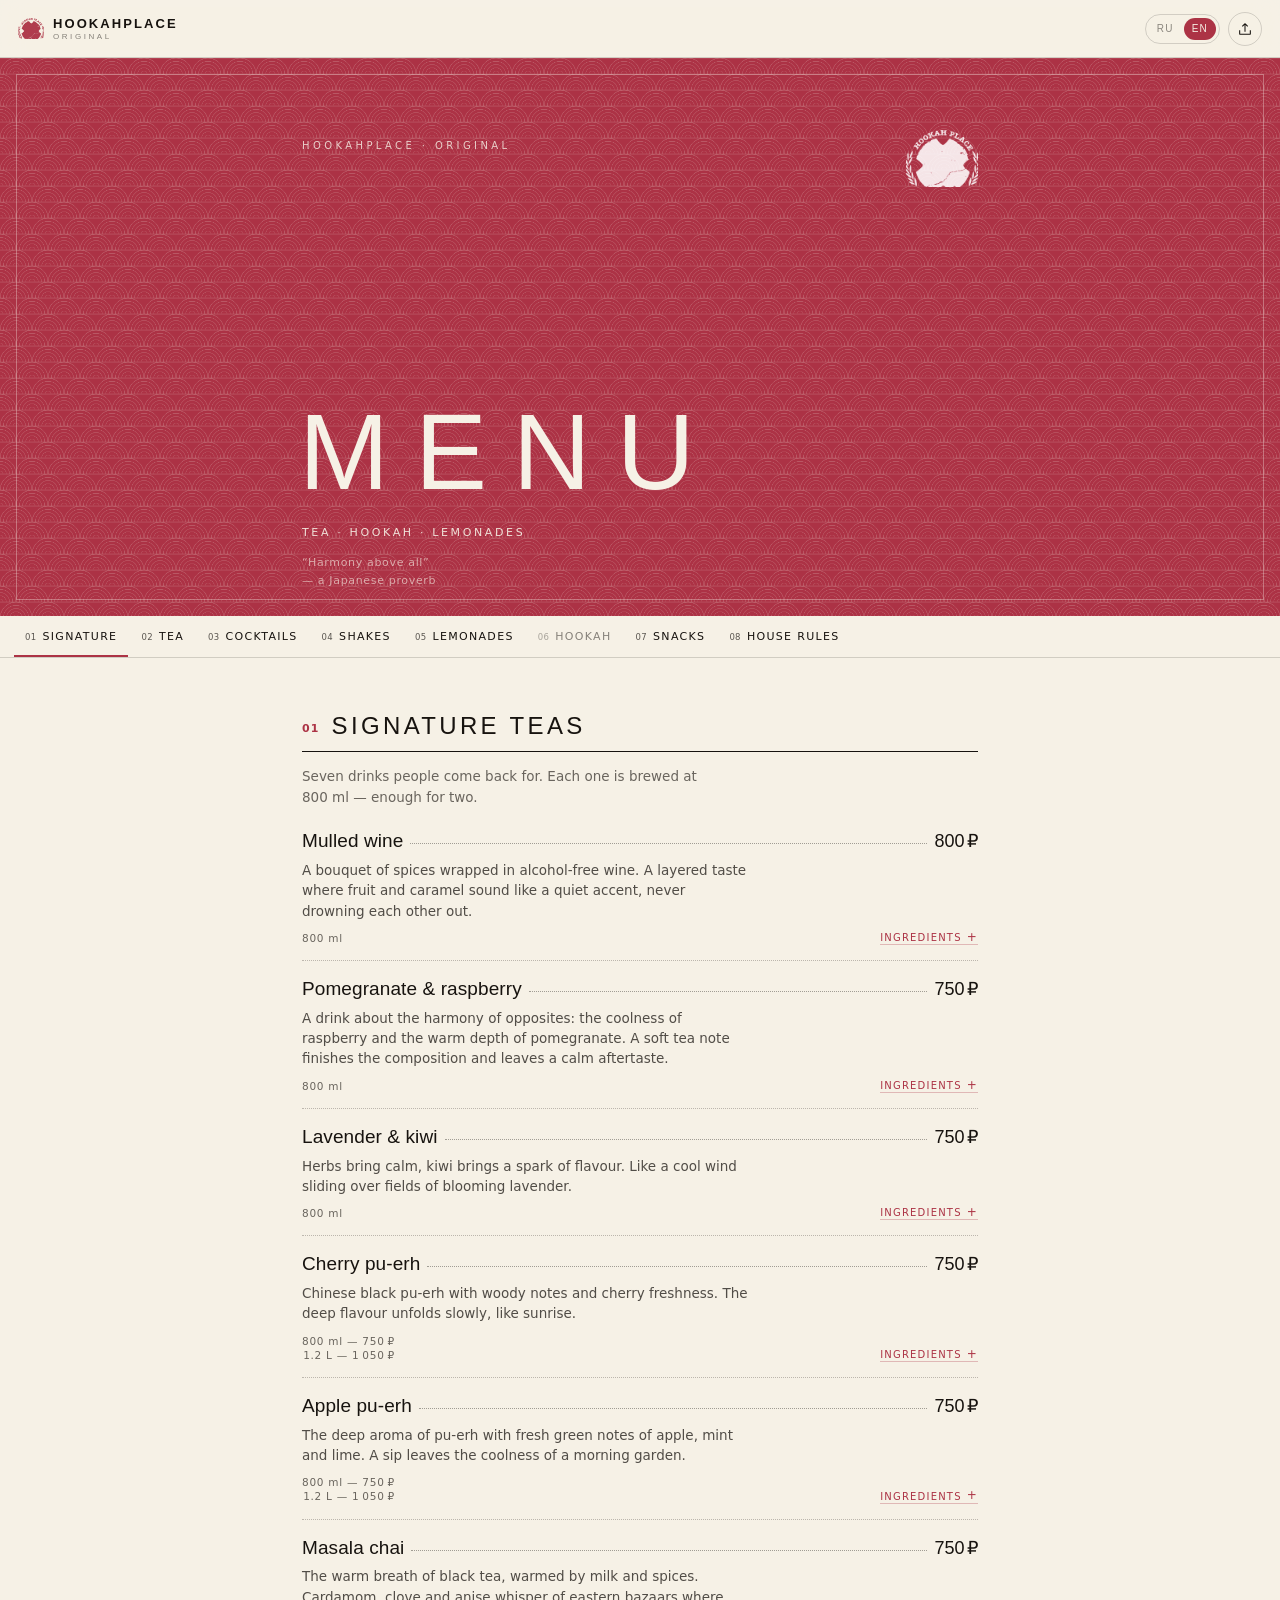
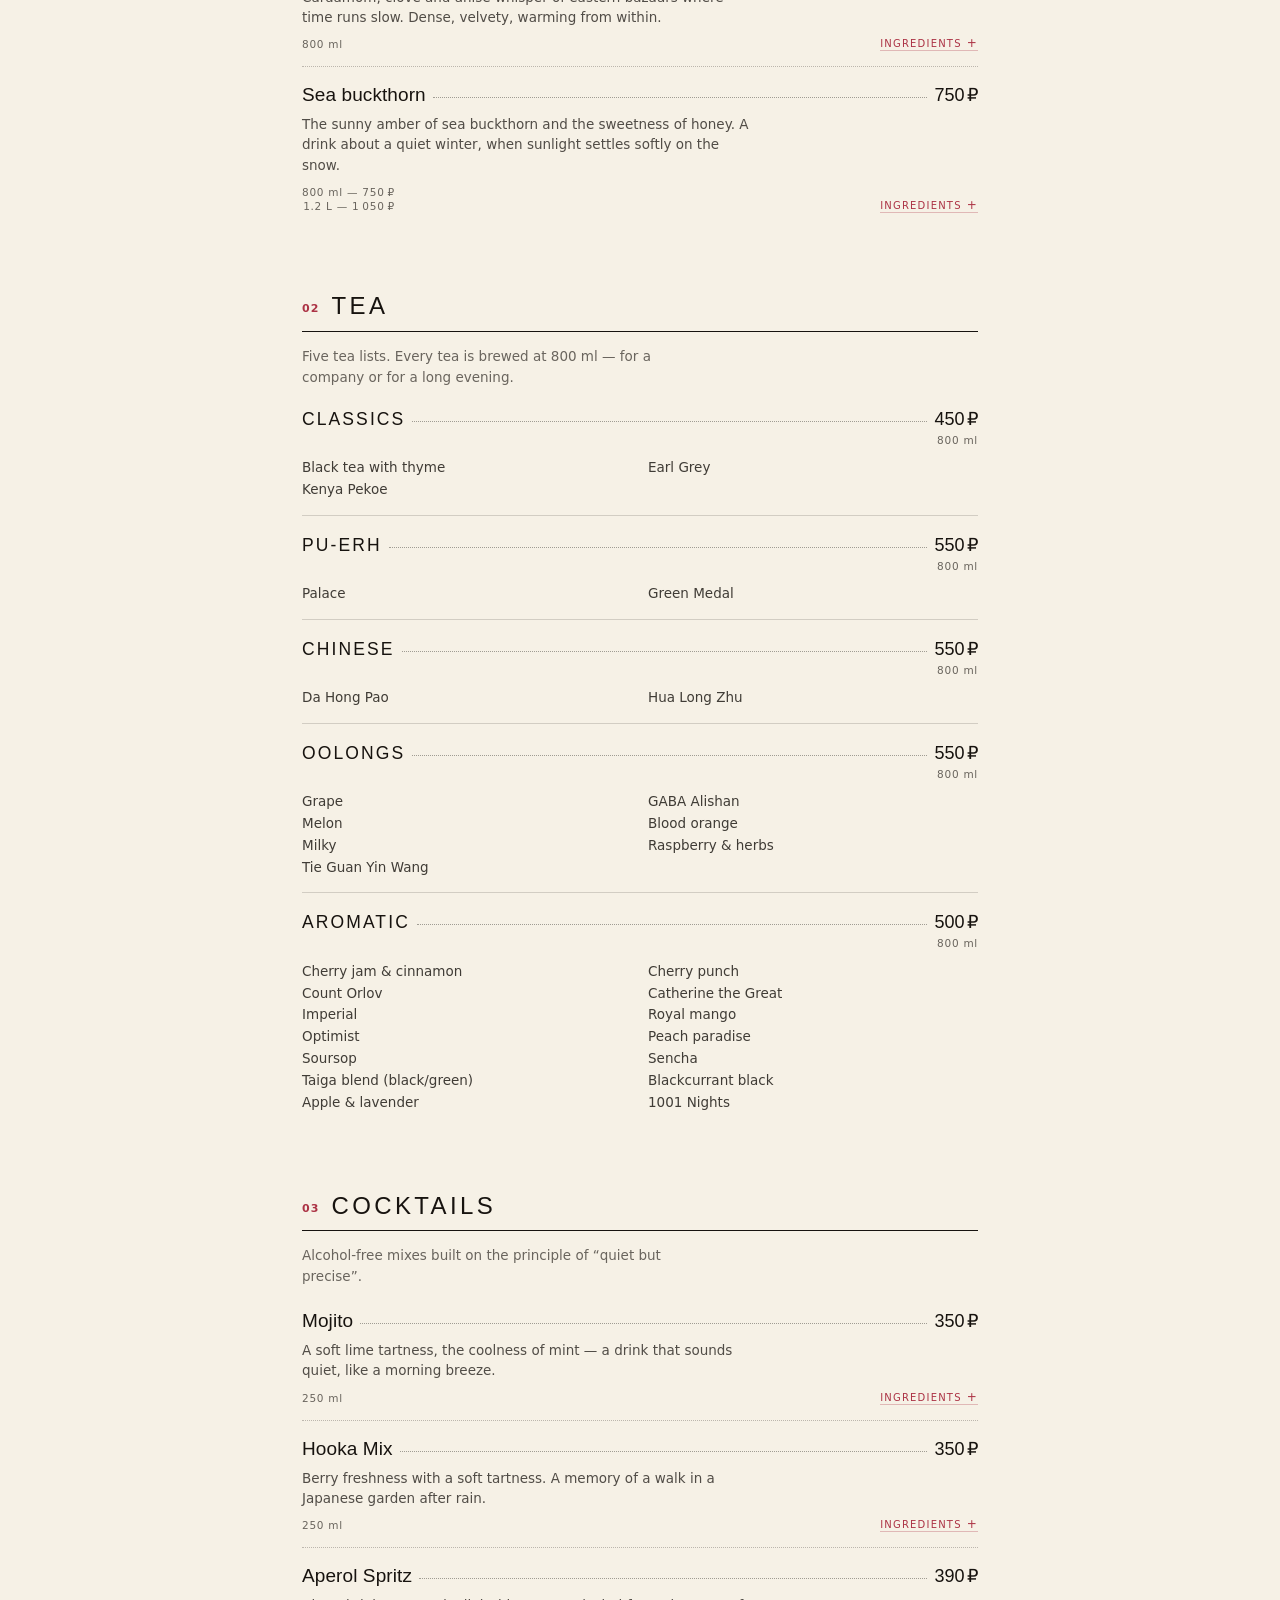
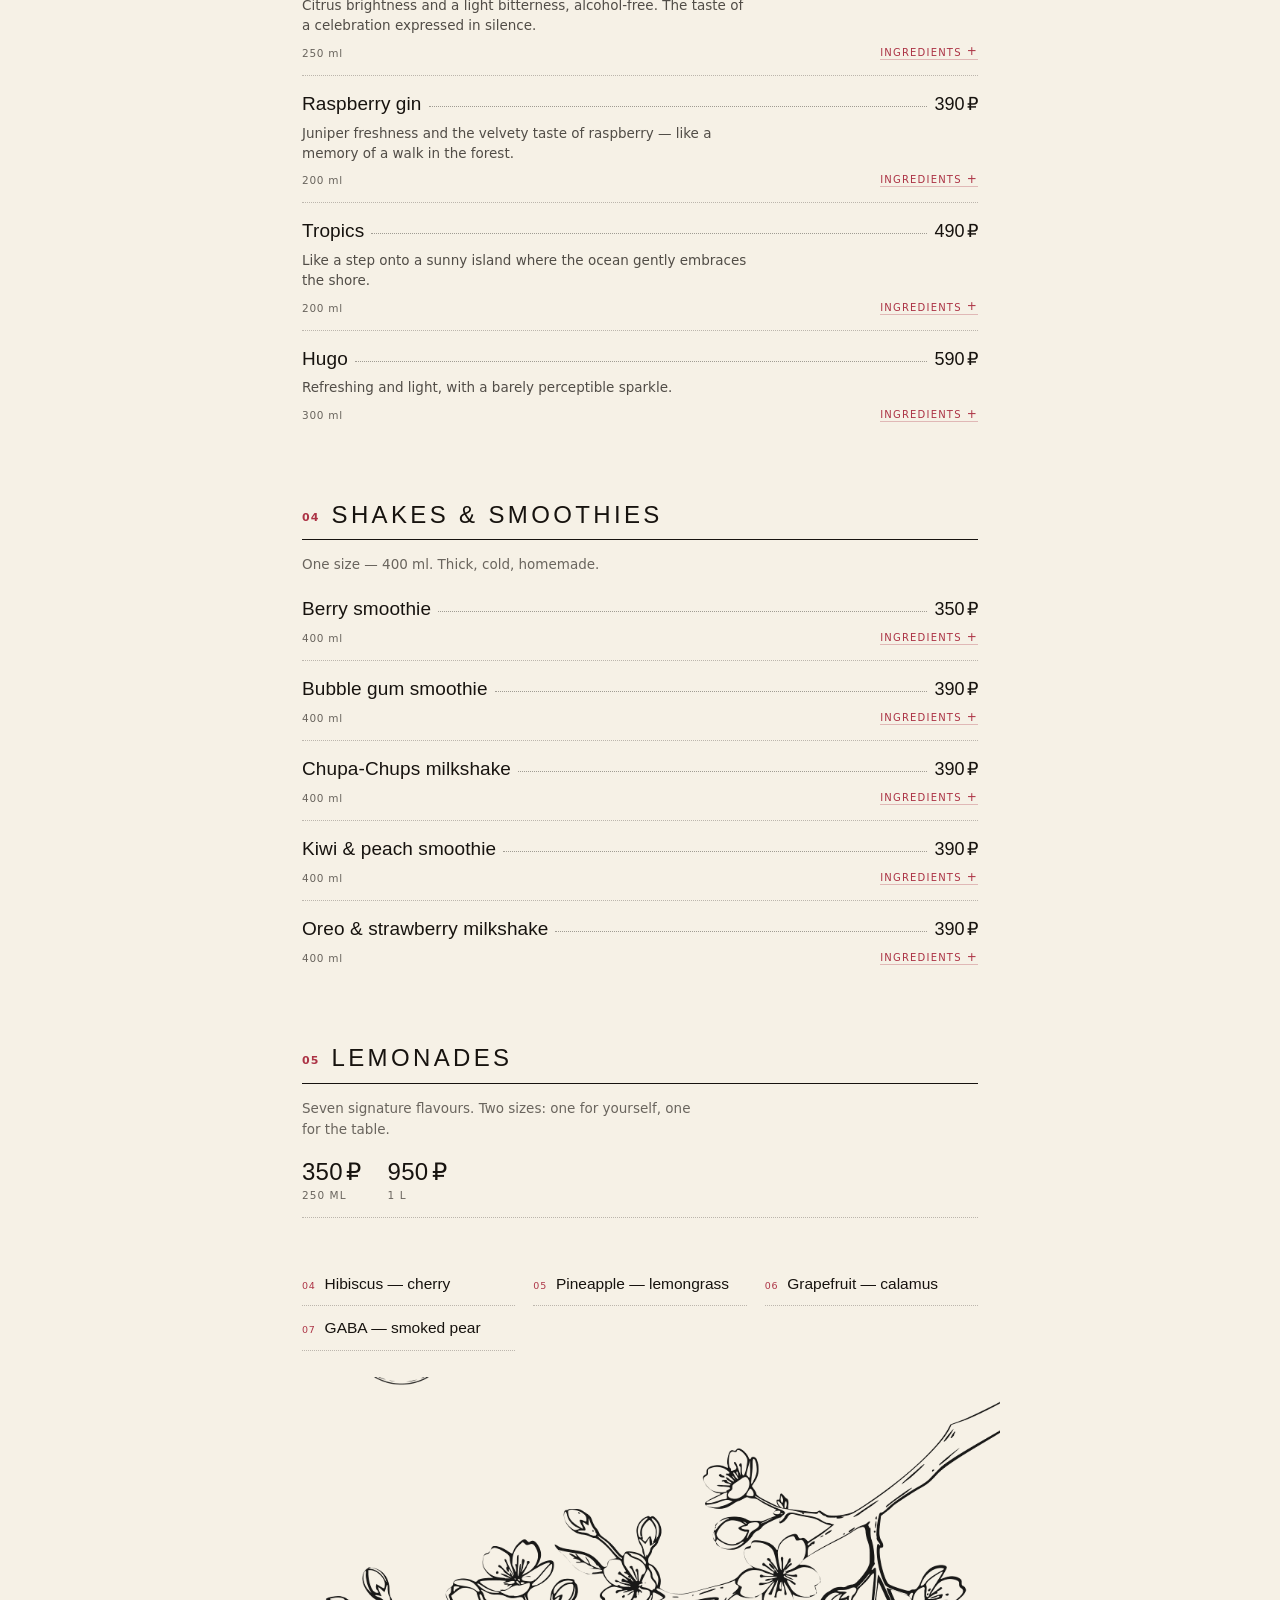
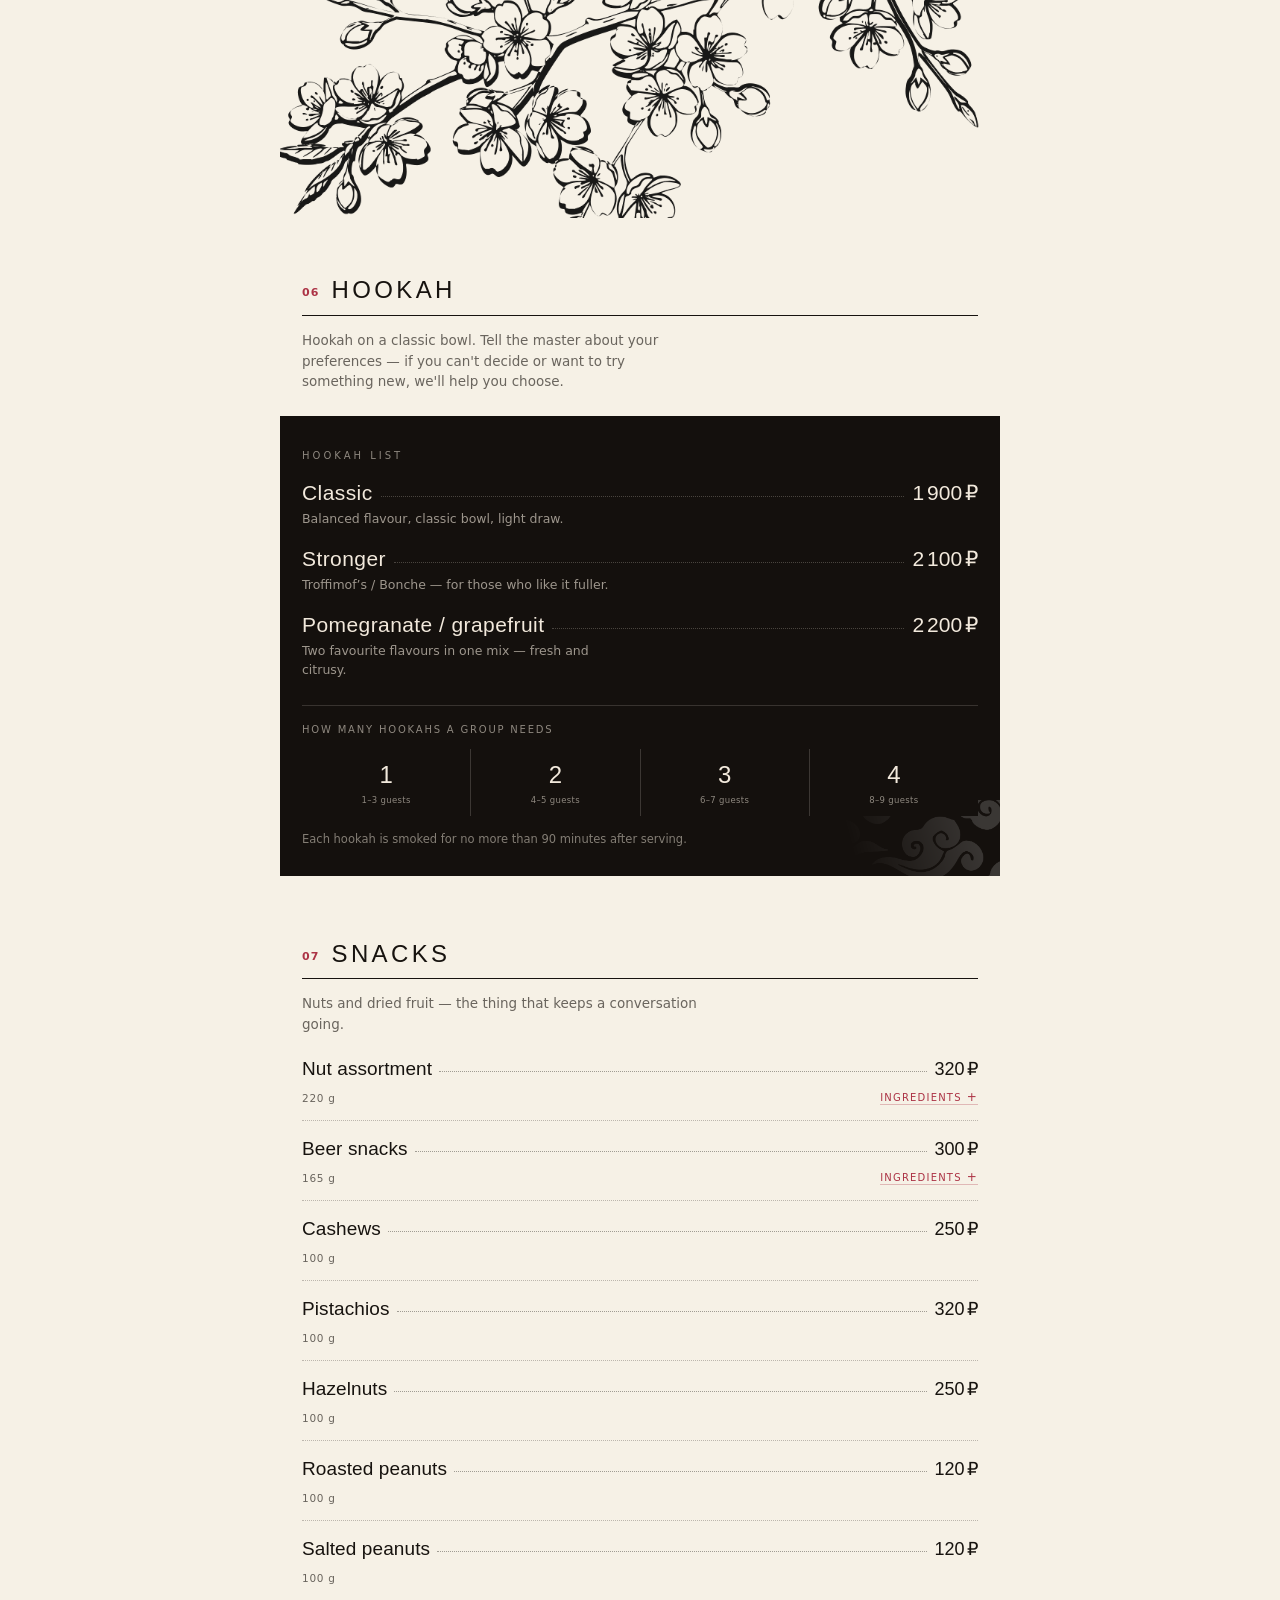
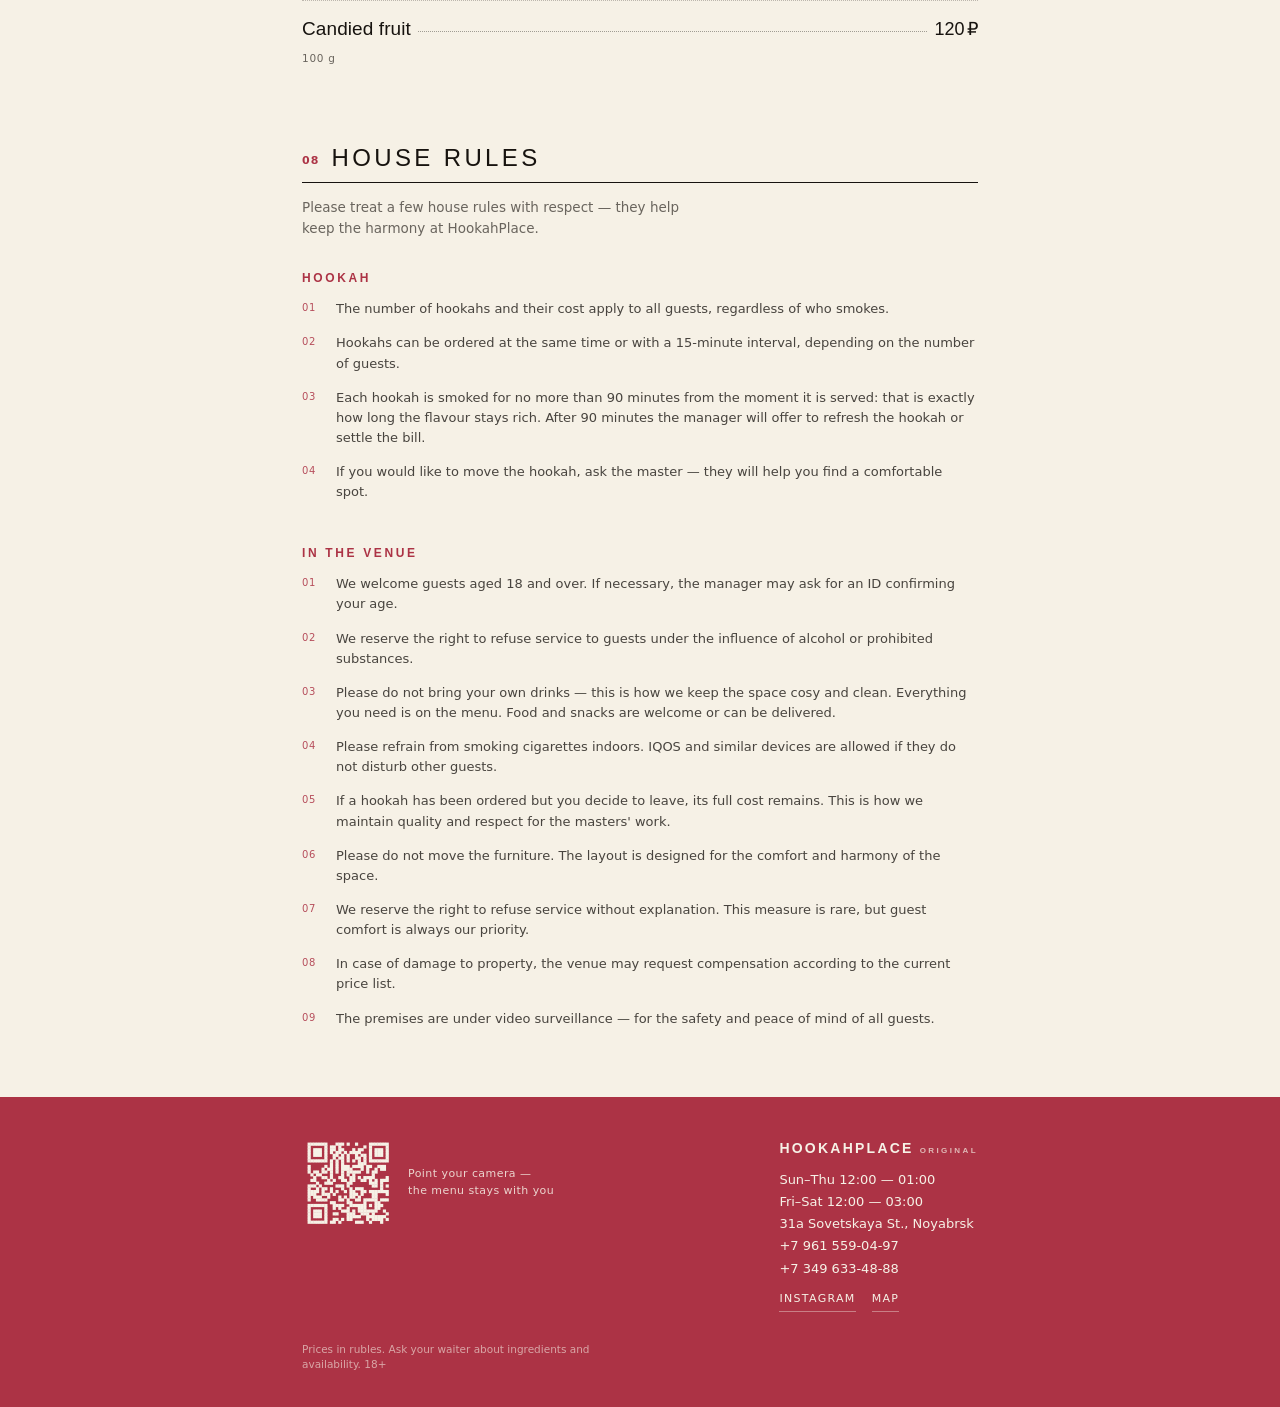
==== index.html @ bf9593ce "HookahPlace e-menu" ====
<!DOCTYPE html>
<html lang="ru">
<head>
<meta charset="utf-8">
<meta name="viewport" content="width=device-width, initial-scale=1, viewport-fit=cover">
<meta name="theme-color" content="#AC3345">
<title>Меню — HookahPlace Original</title>
<meta name="description" content="Электронное меню HookahPlace, Ноябрьск: авторские чаи, чайная карта, коктейли, лимонады, кальян и перекус.">
<link rel="icon" href="assets/illus/logo-wine.png">
<link rel="stylesheet" href="assets/fonts/fonts.css">
<link rel="stylesheet" href="assets/css/base.css">
<link rel="stylesheet" href="assets/css/a.css">
</head>
<body class="v-a">

<header class="top">
  <a class="brand" href="#top">
    <img class="brand__mark" src="assets/illus/logo-wine.png" alt="" width="30" height="24">
    <span class="brand__name">HookahPlace<em>original</em></span>
  </a>
  <div class="top__tools">
    <div class="lang" role="group" aria-label="Язык меню / Menu language">
      <button type="button" data-lang="ru" aria-pressed="true">RU</button>
      <button type="button" data-lang="en" aria-pressed="false">EN</button>
    </div>
    <button class="share-btn" type="button" data-share aria-label="Поделиться меню">
      <svg width="16" height="16" viewBox="0 0 24 24" fill="none" stroke="currentColor" stroke-width="1.6" aria-hidden="true"><path d="M12 16V4m0 0L8 8m4-4 4 4M4 14v5a1 1 0 0 0 1 1h14a1 1 0 0 0 1-1v-5"/></svg>
    </button>
  </div>
</header>

<main id="top">
  <section class="cover">
    <div class="cover__frame"></div>
    <div class="cover__top">
      <p class="cover__kicker">HookahPlace&nbsp;·&nbsp;Original</p>
      <img class="cover__seal" src="assets/illus/logo-cream.png" alt="" aria-hidden="true">
    </div>
    <div class="cover__inner">
      <h1 class="cover__title" id="cover-title">Меню</h1>
      <div class="cover__bottom">
        <p class="cover__sub" id="cover-sub">Чай · кальян · лимонады</p>
        <p class="cover__quote"><span id="cover-quote">«Гармония превыше всего»</span><br><span id="cover-by">— японская пословица</span></p>
      </div>
    </div>
  </section>

  <nav class="toc" id="toc" aria-label="Разделы меню"></nav>

  <div id="menu"></div>

  <section class="sec rules" id="rules">
    <div class="wrap">
      <div class="sec-head">
        <span class="sec-num">08</span>
        <h2 id="rules-title">Правила</h2>
      </div>
      <p class="sec-lead" id="rules-lead">Просим с уважением отнестись к нескольким правилам — они помогают сохранить гармонию в HookahPlace.</p>

      <h3 class="rules__title" id="rules-hookah">Кальян</h3>
      <ol class="rules__list" id="hookah-rules"></ol>

      <h3 class="rules__title" id="rules-house">В заведении</h3>
      <ol class="rules__list" id="house-rules"></ol>
    </div>
  </section>
</main>

<footer class="foot">
  <div class="wrap">
    <div class="foot__grid">
      <div class="foot__qr">
        <canvas class="qr" width="120" height="120" aria-label="QR-код меню"></canvas>
        <p id="qr-note">Наведите камеру —<br>меню всегда с собой</p>
      </div>
      <div class="foot__contacts">
        <p class="foot__brand">HookahPlace<em>original</em></p>
        <p id="f-hours"></p>
        <p><a id="f-address" href="#"></a></p>
        <div id="f-phones" class="foot__phones"></div>
        <p class="foot__links">
          <a id="f-inst" target="_blank" rel="noopener">Instagram</a>
          <a id="f-map" target="_blank" rel="noopener">На карте</a>
        </p>
      </div>
    </div>
    <p class="foot__note" id="foot-note">Цены указаны в рублях. Состав и наличие уточняйте у официанта. 18+</p>
  </div>
</footer>

<script src="assets/js/data.js"></script>
<script src="assets/js/data-en.js"></script>
<script src="assets/js/ui.js"></script>
<script src="assets/js/qrcode.js"></script>
<script>
(function () {
  const DICT = { ru: window.MENU, en: window.MENU_EN };
  const $ = id => document.getElementById(id);
  const esc = s => String(s).replace(/[&<>"]/g, c => ({ '&': '&amp;', '<': '&lt;', '>': '&gt;', '"': '&quot;' }[c]));

  const params = new URLSearchParams(location.search);
  const stored = localStorage.getItem('hp-menu-lang');
  let lang = params.get('lang') || stored || ((navigator.language || '').toLowerCase().startsWith('ru') ? 'ru' : 'en');
  if (!DICT[lang]) lang = 'ru';

  const nav = $('toc');
  const menu = $('menu');

  function setLang(l, opts) {
    lang = DICT[l] ? l : 'ru';
    try { localStorage.setItem('hp-menu-lang', lang); } catch (e) {}
    document.documentElement.lang = lang;
    document.querySelectorAll('[data-lang]').forEach(b => {
      const on = b.dataset.lang === lang;
      b.classList.toggle('is-active', on);
      b.setAttribute('aria-pressed', String(on));
    });
    render();
    if (opts && opts.push) {
      const url = new URL(location.href);
      url.searchParams.set('lang', lang);
      history.replaceState(null, '', url);
    }
  }

  const head = (c, lead) => `
    <div class="sec-head reveal">
      <span class="sec-num">${c.num}</span>
      <h2>${esc(c.title)}</h2>
    </div>
    ${lead ? `<p class="sec-lead reveal">${esc(lead)}</p>` : ''}`;

  function itemRow(it, U) {
    const ps = UI.prices(it);
    const main = ps[0], rest = ps.slice(1);
    const volText = rest.length
      ? `<span class="item__vol">${ps.map(p => `${p.vol} — ${UI.fmt(p.price)}`).join('<br>')}</span>`
      : `<span class="item__vol">${it.vol || ''}</span>`;
    return `
      <li class="item reveal">
        <div class="item__top">
          <h3 class="item__name">${esc(it.name)}</h3>
          <span class="item__dots"></span>
          <span class="item__price">${UI.fmt(main.price)}</span>
        </div>
        <div class="item__under">
          ${it.desc ? `<p class="item__desc">${esc(it.desc)}</p>` : ''}
          <div class="item__foot">
            ${volText}
            ${it.comp ? `<button class="item__more" data-comp type="button">${esc(U.composition)}<span>+</span></button>` : '<span></span>'}
          </div>
          ${it.comp ? `<p class="item__comp" hidden>${esc(it.comp)}</p>` : ''}
        </div>
      </li>`;
  }

  function render() {
    const M = DICT[lang], V = M.venue, U = M.ui;

    document.title = `${U.menu} — HookahPlace Original`;
    $('cover-title').textContent = U.menu;
    $('cover-sub').textContent = U.menuSub;
    $('cover-quote').textContent = U.quote;
    $('cover-by').textContent = U.quoteBy;
    $('rules-title').textContent = U.rules;
    $('rules-lead').textContent = U.rulesLead;
    $('rules-hookah').textContent = U.rulesHookah;
    $('rules-house').textContent = U.rulesHouse;
    $('foot-note').textContent = U.footNote;
    $('qr-note').innerHTML = U.qrNote;
    const shareBtn = document.querySelector('[data-share]');
    if (shareBtn) shareBtn.setAttribute('aria-label', U.share);
    nav.setAttribute('aria-label', U.menu);

    /* навигация */
    nav.innerHTML = M.categories.map(c =>
      `<a href="#${c.id}" data-id="${c.id}"><i>${c.num}</i>${esc(c.short)}</a>`).join('')
      + `<a href="#rules" data-id="rules"><i>08</i>${esc(U.rules)}</a>`;
    const links = [...nav.querySelectorAll('a')];

    /* разделы */
    const out = [];
    M.categories.forEach(c => {
      let body = '';

      if (c.kind === 'items') {
        body = `<ul class="items">${c.items.map(it => itemRow(it, U)).join('')}</ul>`;
      }

      if (c.kind === 'groups') {
        body = c.groups.map(g => `
          <div class="group reveal">
            <div class="item__top">
              <h3 class="group__name">${esc(g.name)}</h3>
              <span class="item__dots"></span>
              <span class="item__price">${UI.fmt(g.price)}</span>
            </div>
            <p class="group__vol">${g.vol}</p>
            <ul class="group__notes">${g.notes.map(n => `<li>${esc(n)}</li>`).join('')}</ul>
          </div>`).join('');
      }

      if (c.kind === 'lemonades') {
        body = `
          <div class="lem-prices reveal">
            ${c.prices.map(p => `<span><b>${UI.fmt(p.price)}</b><i>${p.vol}</i></span>`).join('')}
          </div>
          <ul class="lem">
            ${c.items.map((it, i) => `
              <li class="lem__item reveal">
                <span class="lem__n">${String(i + 1).padStart(2, '0')}</span>
                <span class="lem__name">${esc(it.name)}</span>
              </li>`).join('')}
          </ul>
          <figure class="lem-fig reveal"><img src="assets/illus/blossom.png" alt="" loading="lazy"></figure>`;
      }

      if (c.kind === 'hookah') {
        body = `
          <div class="night reveal">
            <img class="night__clouds" src="assets/illus/clouds.png" alt="" aria-hidden="true">
            <div class="night__in">
              <p class="night__label">${esc(U.hookahLabel)}</p>
              ${c.items.map(it => `
                <div class="hrow">
                  <div class="hrow__top">
                    <h3>${esc(it.name)}</h3>
                    <span class="item__dots"></span>
                    <span class="item__price">${UI.fmt(it.price)}</span>
                  </div>
                  <p class="hrow__desc">${esc(it.desc || '')}</p>
                </div>`).join('')}
              <div class="guests">
                <p class="guests__cap">${esc(U.guestsCaption)}</p>
                <div class="guests__grid">
                  ${c.guests.map(g => `<div><i>${esc(g.range)}</i><b>${g.count}</b></div>`).join('')}
                </div>
              </div>
              <p class="night__note">${esc(U.hookahNote)}</p>
            </div>
          </div>`;
      }

      out.push(`<section class="sec" id="${c.id}"><div class="wrap">${head(c, c.lead)}${body}</div></section>`);
    });
    menu.innerHTML = out.join('');

    /* правила */
    $('hookah-rules').innerHTML = M.hookahRules.map(r => `<li>${esc(r)}</li>`).join('');
    $('house-rules').innerHTML = M.houseRules.map(r => `<li>${esc(r)}</li>`).join('');

    /* контакты */
    const hoursEl = $('f-hours');
    hoursEl.innerHTML = (V.hours || []).join('<br>');
    hoursEl.hidden = !(V.hours && V.hours.length);
    const addr = $('f-address');
    addr.textContent = V.address;
    addr.href = V.mapUrl;
    $('f-phones').innerHTML = (V.phones || []).map(p =>
      `<a href="${p.href}">${esc(p.label)}</a>`).join('');
    $('f-inst').href = V.instagram;
    $('f-inst').textContent = U.instagram;
    $('f-map').href = V.mapUrl;
    $('f-map').textContent = U.map;

    UI.scrollSpy([...document.querySelectorAll('section.sec[id]')], links);
    UI.reveal();
    resetNav();
  }

  /* активный раздел на самом верху */
  function resetNav() {
    const links = [...nav.querySelectorAll('a')];
    if (window.scrollY < 240 && links[0]) {
      links.forEach(l => l.classList.remove('is-active'));
      links[0].classList.add('is-active');
    }
  }

  /* ---------- события ---------- */
  document.addEventListener('click', e => {
    const langBtn = e.target.closest('[data-lang]');
    if (langBtn) { setLang(langBtn.dataset.lang, { push: true }); return; }

    const btn = e.target.closest('[data-comp]');
    if (btn) {
      const li = btn.closest('.item');
      const comp = li.querySelector('.item__comp');
      const open = comp.hasAttribute('hidden');
      if (open) comp.removeAttribute('hidden'); else comp.setAttribute('hidden', '');
      btn.classList.toggle('is-open', open);
      btn.lastElementChild.textContent = open ? '−' : '+';
      return;
    }

    if (e.target.closest('[data-share]')) UI.share({ title: `${DICT[lang].ui.menu} — HookahPlace` });
  });

  /* ---------- QR ---------- */
  const url = location.protocol === 'file:' ? 'https://hookahplace.ru/menu' : location.origin + location.pathname;
  UI.drawQR(document.querySelector('.foot__qr canvas'), url, { dark: '#F6F1E6', light: '#AC3345', margin: 2 });

  setLang(lang, { push: !!params.get('lang') });
})();
</script>
</body>
</html>
---- assets/fonts/fonts.css ----
@font-face{font-family:'Jost';font-style:normal;font-weight:300;font-display:swap;src:url('fonts/jost-300-cyrillic.woff2') format('woff2');unicode-range:U+0301, U+0400-045F, U+0490-0491, U+04B0-04B1, U+2116;}
@font-face{font-family:'Jost';font-style:normal;font-weight:300;font-display:swap;src:url('fonts/jost-300-latin.woff2') format('woff2');unicode-range:U+0000-00FF, U+0131, U+0152-0153, U+02BB-02BC, U+02C6, U+02DA, U+02DC, U+0304, U+0308, U+0329, U+2000-206F, U+20AC, U+2122, U+2191, U+2193, U+2212, U+2215, U+FEFF, U+FFFD;}
@font-face{font-family:'Jost';font-style:normal;font-weight:400;font-display:swap;src:url('fonts/jost-400-cyrillic.woff2') format('woff2');unicode-range:U+0301, U+0400-045F, U+0490-0491, U+04B0-04B1, U+2116;}
@font-face{font-family:'Jost';font-style:normal;font-weight:400;font-display:swap;src:url('fonts/jost-400-latin.woff2') format('woff2');unicode-range:U+0000-00FF, U+0131, U+0152-0153, U+02BB-02BC, U+02C6, U+02DA, U+02DC, U+0304, U+0308, U+0329, U+2000-206F, U+20AC, U+2122, U+2191, U+2193, U+2212, U+2215, U+FEFF, U+FFFD;}
@font-face{font-family:'Jost';font-style:normal;font-weight:500;font-display:swap;src:url('fonts/jost-500-cyrillic.woff2') format('woff2');unicode-range:U+0301, U+0400-045F, U+0490-0491, U+04B0-04B1, U+2116;}
@font-face{font-family:'Jost';font-style:normal;font-weight:500;font-display:swap;src:url('fonts/jost-500-latin.woff2') format('woff2');unicode-range:U+0000-00FF, U+0131, U+0152-0153, U+02BB-02BC, U+02C6, U+02DA, U+02DC, U+0304, U+0308, U+0329, U+2000-206F, U+20AC, U+2122, U+2191, U+2193, U+2212, U+2215, U+FEFF, U+FFFD;}
@font-face{font-family:'Jost';font-style:normal;font-weight:600;font-display:swap;src:url('fonts/jost-600-cyrillic.woff2') format('woff2');unicode-range:U+0301, U+0400-045F, U+0490-0491, U+04B0-04B1, U+2116;}
@font-face{font-family:'Jost';font-style:normal;font-weight:600;font-display:swap;src:url('fonts/jost-600-latin.woff2') format('woff2');unicode-range:U+0000-00FF, U+0131, U+0152-0153, U+02BB-02BC, U+02C6, U+02DA, U+02DC, U+0304, U+0308, U+0329, U+2000-206F, U+20AC, U+2122, U+2191, U+2193, U+2212, U+2215, U+FEFF, U+FFFD;}
@font-face{font-family:'Jost';font-style:normal;font-weight:700;font-display:swap;src:url('fonts/jost-700-cyrillic.woff2') format('woff2');unicode-range:U+0301, U+0400-045F, U+0490-0491, U+04B0-04B1, U+2116;}
@font-face{font-family:'Jost';font-style:normal;font-weight:700;font-display:swap;src:url('fonts/jost-700-latin.woff2') format('woff2');unicode-range:U+0000-00FF, U+0131, U+0152-0153, U+02BB-02BC, U+02C6, U+02DA, U+02DC, U+0304, U+0308, U+0329, U+2000-206F, U+20AC, U+2122, U+2191, U+2193, U+2212, U+2215, U+FEFF, U+FFFD;}
@font-face{font-family:'Golos Text';font-style:normal;font-weight:400;font-display:swap;src:url('fonts/golos-text-400-cyrillic-ext.woff2') format('woff2');unicode-range:U+0460-052F, U+1C80-1C8A, U+20B4, U+2DE0-2DFF, U+A640-A69F, U+FE2E-FE2F;}
@font-face{font-family:'Golos Text';font-style:normal;font-weight:400;font-display:swap;src:url('fonts/golos-text-400-cyrillic.woff2') format('woff2');unicode-range:U+0301, U+0400-045F, U+0490-0491, U+04B0-04B1, U+2116;}
@font-face{font-family:'Golos Text';font-style:normal;font-weight:400;font-display:swap;src:url('fonts/golos-text-400-latin.woff2') format('woff2');unicode-range:U+0000-00FF, U+0131, U+0152-0153, U+02BB-02BC, U+02C6, U+02DA, U+02DC, U+0304, U+0308, U+0329, U+2000-206F, U+20AC, U+2122, U+2191, U+2193, U+2212, U+2215, U+FEFF, U+FFFD;}
@font-face{font-family:'Golos Text';font-style:normal;font-weight:500;font-display:swap;src:url('fonts/golos-text-500-cyrillic-ext.woff2') format('woff2');unicode-range:U+0460-052F, U+1C80-1C8A, U+20B4, U+2DE0-2DFF, U+A640-A69F, U+FE2E-FE2F;}
@font-face{font-family:'Golos Text';font-style:normal;font-weight:500;font-display:swap;src:url('fonts/golos-text-500-cyrillic.woff2') format('woff2');unicode-range:U+0301, U+0400-045F, U+0490-0491, U+04B0-04B1, U+2116;}
@font-face{font-family:'Golos Text';font-style:normal;font-weight:500;font-display:swap;src:url('fonts/golos-text-500-latin.woff2') format('woff2');unicode-range:U+0000-00FF, U+0131, U+0152-0153, U+02BB-02BC, U+02C6, U+02DA, U+02DC, U+0304, U+0308, U+0329, U+2000-206F, U+20AC, U+2122, U+2191, U+2193, U+2212, U+2215, U+FEFF, U+FFFD;}
@font-face{font-family:'Golos Text';font-style:normal;font-weight:600;font-display:swap;src:url('fonts/golos-text-600-cyrillic-ext.woff2') format('woff2');unicode-range:U+0460-052F, U+1C80-1C8A, U+20B4, U+2DE0-2DFF, U+A640-A69F, U+FE2E-FE2F;}
@font-face{font-family:'Golos Text';font-style:normal;font-weight:600;font-display:swap;src:url('fonts/golos-text-600-cyrillic.woff2') format('woff2');unicode-range:U+0301, U+0400-045F, U+0490-0491, U+04B0-04B1, U+2116;}
@font-face{font-family:'Golos Text';font-style:normal;font-weight:600;font-display:swap;src:url('fonts/golos-text-600-latin.woff2') format('woff2');unicode-range:U+0000-00FF, U+0131, U+0152-0153, U+02BB-02BC, U+02C6, U+02DA, U+02DC, U+0304, U+0308, U+0329, U+2000-206F, U+20AC, U+2122, U+2191, U+2193, U+2212, U+2215, U+FEFF, U+FFFD;}
@font-face{font-family:'Golos Text';font-style:normal;font-weight:700;font-display:swap;src:url('fonts/golos-text-700-cyrillic-ext.woff2') format('woff2');unicode-range:U+0460-052F, U+1C80-1C8A, U+20B4, U+2DE0-2DFF, U+A640-A69F, U+FE2E-FE2F;}
@font-face{font-family:'Golos Text';font-style:normal;font-weight:700;font-display:swap;src:url('fonts/golos-text-700-cyrillic.woff2') format('woff2');unicode-range:U+0301, U+0400-045F, U+0490-0491, U+04B0-04B1, U+2116;}
@font-face{font-family:'Golos Text';font-style:normal;font-weight:700;font-display:swap;src:url('fonts/golos-text-700-latin.woff2') format('woff2');unicode-range:U+0000-00FF, U+0131, U+0152-0153, U+02BB-02BC, U+02C6, U+02DA, U+02DC, U+0304, U+0308, U+0329, U+2000-206F, U+20AC, U+2122, U+2191, U+2193, U+2212, U+2215, U+FEFF, U+FFFD;}
@font-face{font-family:'Cormorant';font-style:normal;font-weight:300;font-display:swap;src:url('fonts/cormorant-300-cyrillic-ext.woff2') format('woff2');unicode-range:U+0460-052F, U+1C80-1C8A, U+20B4, U+2DE0-2DFF, U+A640-A69F, U+FE2E-FE2F;}
@font-face{font-family:'Cormorant';font-style:normal;font-weight:300;font-display:swap;src:url('fonts/cormorant-300-cyrillic.woff2') format('woff2');unicode-range:U+0301, U+0400-045F, U+0490-0491, U+04B0-04B1, U+2116;}
@font-face{font-family:'Cormorant';font-style:normal;font-weight:300;font-display:swap;src:url('fonts/cormorant-300-latin.woff2') format('woff2');unicode-range:U+0000-00FF, U+0131, U+0152-0153, U+02BB-02BC, U+02C6, U+02DA, U+02DC, U+0304, U+0308, U+0329, U+2000-206F, U+20AC, U+2122, U+2191, U+2193, U+2212, U+2215, U+FEFF, U+FFFD;}
@font-face{font-family:'Cormorant';font-style:normal;font-weight:400;font-display:swap;src:url('fonts/cormorant-400-cyrillic-ext.woff2') format('woff2');unicode-range:U+0460-052F, U+1C80-1C8A, U+20B4, U+2DE0-2DFF, U+A640-A69F, U+FE2E-FE2F;}
@font-face{font-family:'Cormorant';font-style:normal;font-weight:400;font-display:swap;src:url('fonts/cormorant-400-cyrillic.woff2') format('woff2');unicode-range:U+0301, U+0400-045F, U+0490-0491, U+04B0-04B1, U+2116;}
@font-face{font-family:'Cormorant';font-style:normal;font-weight:400;font-display:swap;src:url('fonts/cormorant-400-latin.woff2') format('woff2');unicode-range:U+0000-00FF, U+0131, U+0152-0153, U+02BB-02BC, U+02C6, U+02DA, U+02DC, U+0304, U+0308, U+0329, U+2000-206F, U+20AC, U+2122, U+2191, U+2193, U+2212, U+2215, U+FEFF, U+FFFD;}
@font-face{font-family:'Cormorant';font-style:normal;font-weight:500;font-display:swap;src:url('fonts/cormorant-500-cyrillic-ext.woff2') format('woff2');unicode-range:U+0460-052F, U+1C80-1C8A, U+20B4, U+2DE0-2DFF, U+A640-A69F, U+FE2E-FE2F;}
@font-face{font-family:'Cormorant';font-style:normal;font-weight:500;font-display:swap;src:url('fonts/cormorant-500-cyrillic.woff2') format('woff2');unicode-range:U+0301, U+0400-045F, U+0490-0491, U+04B0-04B1, U+2116;}
@font-face{font-family:'Cormorant';font-style:normal;font-weight:500;font-display:swap;src:url('fonts/cormorant-500-latin.woff2') format('woff2');unicode-range:U+0000-00FF, U+0131, U+0152-0153, U+02BB-02BC, U+02C6, U+02DA, U+02DC, U+0304, U+0308, U+0329, U+2000-206F, U+20AC, U+2122, U+2191, U+2193, U+2212, U+2215, U+FEFF, U+FFFD;}
@font-face{font-family:'Cormorant';font-style:normal;font-weight:600;font-display:swap;src:url('fonts/cormorant-600-cyrillic-ext.woff2') format('woff2');unicode-range:U+0460-052F, U+1C80-1C8A, U+20B4, U+2DE0-2DFF, U+A640-A69F, U+FE2E-FE2F;}
@font-face{font-family:'Cormorant';font-style:normal;font-weight:600;font-display:swap;src:url('fonts/cormorant-600-cyrillic.woff2') format('woff2');unicode-range:U+0301, U+0400-045F, U+0490-0491, U+04B0-04B1, U+2116;}
@font-face{font-family:'Cormorant';font-style:normal;font-weight:600;font-display:swap;src:url('fonts/cormorant-600-latin.woff2') format('woff2');unicode-range:U+0000-00FF, U+0131, U+0152-0153, U+02BB-02BC, U+02C6, U+02DA, U+02DC, U+0304, U+0308, U+0329, U+2000-206F, U+20AC, U+2122, U+2191, U+2193, U+2212, U+2215, U+FEFF, U+FFFD;}
---- assets/css/base.css ----
/* ------------------------------------------------------------------
   База: сброс, токены, общие компоненты для всех вариантов меню
   ------------------------------------------------------------------ */

*, *::before, *::after { box-sizing: border-box; }
html { -webkit-text-size-adjust: 100%; scroll-behavior: smooth; }
@media (prefers-reduced-motion: reduce) {
  html { scroll-behavior: auto; }
  *, *::before, *::after { animation-duration: .001ms !important; transition-duration: .001ms !important; }
}
body {
  margin: 0;
  font-family: 'Golos Text', system-ui, -apple-system, 'Segoe UI', sans-serif;
  -webkit-font-smoothing: antialiased;
  text-rendering: optimizeLegibility;
  overscroll-behavior-y: none;
}
h1, h2, h3, h4, p, ul, ol, figure, blockquote { margin: 0; }
ul, ol { padding: 0; list-style: none; }
img { display: block; max-width: 100%; height: auto; }
a { color: inherit; text-decoration: none; }
button { font: inherit; color: inherit; background: none; border: 0; padding: 0; cursor: pointer; }
:focus-visible { outline: 2px solid currentColor; outline-offset: 3px; }

.wrap { width: 100%; max-width: 720px; margin: 0 auto; padding: 0 22px; }
.sr-only {
  position: absolute; width: 1px; height: 1px; padding: 0; margin: -1px;
  overflow: hidden; clip: rect(0 0 0 0); white-space: nowrap; border: 0;
}

/* Появление блоков при скролле */
.reveal { opacity: 0; transform: translateY(14px); transition: opacity .6s ease, transform .6s cubic-bezier(.2,.7,.3,1); }
.reveal.is-in { opacity: 1; transform: none; }

/* Нижняя шторка (детали позиции) */
.sheet {
  position: fixed; inset: 0; z-index: 90;
  display: flex; align-items: flex-end; justify-content: center;
  background: rgba(12, 9, 8, .48);
  opacity: 0; pointer-events: none; transition: opacity .28s ease;
  backdrop-filter: blur(3px); -webkit-backdrop-filter: blur(3px);
}
.sheet.is-open { opacity: 1; pointer-events: auto; }
.sheet__panel {
  width: 100%; max-width: 720px; max-height: 86vh; overflow-y: auto;
  border-radius: 22px 22px 0 0; padding: 10px 22px calc(26px + env(safe-area-inset-bottom));
  transform: translateY(101%); transition: transform .38s cubic-bezier(.2,.8,.25,1);
}
.sheet.is-open .sheet__panel { transform: none; }
.sheet__grip { width: 44px; height: 4px; border-radius: 99px; margin: 6px auto 18px; }
.sheet__close {
  position: absolute; top: 14px; right: 16px; width: 34px; height: 34px;
  border-radius: 50%; display: grid; place-items: center; font-size: 18px; line-height: 1;
}
.sheet h3 { font-size: 26px; line-height: 1.15; margin-bottom: 6px; }
.sheet__meta { font-size: 13px; letter-spacing: .04em; margin-bottom: 16px; }
.sheet__desc { font-size: 15px; line-height: 1.55; margin-bottom: 14px; }
.sheet__comp { font-size: 13px; line-height: 1.5; opacity: .72; }
.sheet__prices { display: flex; gap: 10px; flex-wrap: wrap; margin: 0 0 16px; }
.sheet__price {
  display: flex; flex-direction: column; gap: 2px;
  padding: 10px 16px; border-radius: 12px; min-width: 108px;
}
.sheet__price b { font-size: 20px; }
.sheet__price span { font-size: 11px; letter-spacing: .08em; text-transform: uppercase; opacity: .6; }
.sheet__actions { display: flex; gap: 10px; margin-top: 20px; }
.sheet__btn {
  flex: 1; text-align: center; padding: 13px 16px; border-radius: 12px;
  font-size: 13px; letter-spacing: .1em; text-transform: uppercase;
}

/* Тост */
.toast {
  position: fixed; left: 50%; bottom: calc(84px + env(safe-area-inset-bottom));
  transform: translate(-50%, 20px); z-index: 120;
  padding: 11px 18px; border-radius: 99px; font-size: 13px;
  background: #16120f; color: #f6f1e6; opacity: 0; pointer-events: none;
  transition: opacity .25s ease, transform .25s ease; white-space: nowrap;
}
.toast.is-on { opacity: 1; transform: translate(-50%, 0); }

/* QR-блок */
.qr-card { display: flex; align-items: center; gap: 16px; }
.qr-card canvas, .qr-card img { width: 104px; height: 104px; }
.qr-card__text { font-size: 13px; line-height: 1.45; }

@media (min-width: 760px) {
  .hide-desk { display: none !important; }
}
---- assets/css/a.css ----
/* ==================================================================
   ВАРИАНТ A — «Тихий сад»
   Прямое продолжение печатного меню: кремовая бумага, винный красный,
   широкие трекинги, пунктирные выноски, гравюрные иллюстрации.
   ================================================================== */

.v-a {
  overflow-x: hidden;
  --cream: #F6F1E6;
  --paper: #FBF7EC;
  --wine: #AC3345;
  --ink: #17130F;
  --muted: rgba(23, 19, 15, .63);
  --hair: rgba(23, 19, 15, .16);
  background: var(--cream);
  color: var(--ink);
  font-size: 15px;
}

/* ---------- Шапка ---------- */
.top {
  position: sticky; top: 0; z-index: 60;
  height: 58px; padding: 0 18px;
  display: flex; align-items: center; justify-content: space-between;
  background: rgba(246, 241, 230, .9);
  backdrop-filter: saturate(140%) blur(12px);
  -webkit-backdrop-filter: saturate(140%) blur(12px);
  border-bottom: 1px solid var(--hair);
}
.brand { display: flex; align-items: center; gap: 9px; }
.brand__mark { width: 26px; height: auto; }
.brand__name {
  font-family: 'Jost', sans-serif; font-size: 13px; font-weight: 600;
  letter-spacing: .16em; text-transform: uppercase; line-height: 1;
}
.brand__name em {
  display: block; font-style: normal; font-size: 8px; letter-spacing: .32em;
  opacity: .5; margin-top: 3px; font-weight: 400;
}
.top__tools { display: flex; align-items: center; gap: 8px; }
.share-btn {
  width: 34px; height: 34px; display: grid; place-items: center;
  border: 1px solid var(--hair); border-radius: 50%; color: var(--ink);
}
.share-btn:active { background: rgba(23, 19, 15, .06); }

/* переключатель языка */
.lang {
  display: inline-flex; align-items: center; gap: 2px;
  padding: 3px; border: 1px solid var(--hair); border-radius: 99px;
}
.lang button {
  font-family: 'Jost', sans-serif; font-size: 10px; font-weight: 500;
  letter-spacing: .12em; line-height: 1; padding: 6px 8px; border-radius: 99px;
  color: rgba(23, 19, 15, .48); transition: background .18s ease, color .18s ease;
}
.lang button.is-active { background: var(--wine); color: var(--cream); }

/* ---------- Обложка ---------- */
.cover {
  position: relative; overflow: hidden;
  background: var(--wine); color: var(--cream);
  min-height: 62svh; padding: 74px 24px 26px;
  display: flex; flex-direction: column; justify-content: space-between; gap: 40px;
  isolation: isolate;
}
.cover::before {
  content: ''; position: absolute; inset: 0; z-index: -1;
  background: url("../patterns/seigaiha.png") repeat;
  background-size: 64px auto;
  opacity: .42;
}
.cover__frame {
  position: absolute; inset: 16px; border: 1px solid rgba(246, 241, 230, .34);
  pointer-events: none;
}
.cover__top, .cover__inner { width: 100%; max-width: 676px; margin: 0 auto; }
.cover__top { display: flex; align-items: flex-start; justify-content: space-between; gap: 16px; }
.cover__kicker {
  font-size: 10px; letter-spacing: .34em; text-transform: uppercase; opacity: .82;
  padding-top: 8px;
}
.cover__title {
  font-family: 'Jost', sans-serif; font-weight: 500;
  font-size: clamp(52px, 17.4vw, 96px); line-height: .92;
  letter-spacing: .24em; text-transform: uppercase;
  margin: 0 0 24px -3px; max-width: 100%;
}
.cover__bottom { display: flex; flex-direction: column; align-items: flex-start; gap: 14px; }
.cover__sub { font-size: 11px; letter-spacing: .24em; text-transform: uppercase; opacity: .92; }
.cover__quote { font-size: 12.5px; line-height: 1.5; font-style: italic; opacity: .78; max-width: 210px; }
.cover__quote span { font-style: normal; font-size: 11px; letter-spacing: .06em; opacity: .8; }
.cover__seal { width: 72px; height: auto; opacity: .92; flex: none; margin-top: -2px; }

/* ---------- Оглавление ---------- */
.toc {
  position: sticky; top: 58px; z-index: 50;
  display: flex; gap: 2px; overflow-x: auto; scrollbar-width: none;
  padding: 0 14px;
  background: rgba(246, 241, 230, .94);
  backdrop-filter: blur(10px); -webkit-backdrop-filter: blur(10px);
  border-bottom: 1px solid var(--hair);
  scroll-snap-type: x proximity;
}
.toc::-webkit-scrollbar { display: none; }
.toc a {
  display: flex; align-items: baseline; gap: 6px; white-space: nowrap;
  padding: 14px 11px 12px; font-size: 11px; letter-spacing: .12em; text-transform: uppercase;
  opacity: .5; border-bottom: 2px solid transparent; scroll-snap-align: center;
  transition: opacity .2s ease, border-color .2s ease;
}
.toc a i { font-style: normal; font-size: 8.5px; letter-spacing: .04em; opacity: .7; }
.toc a.is-active { opacity: 1; border-color: var(--wine); }

/* ---------- Раздел ---------- */
.sec { padding: 54px 0 10px; scroll-margin-top: 106px; }
.sec-head {
  display: flex; align-items: baseline; gap: 12px;
  border-bottom: 1.5px solid var(--ink); padding-bottom: 11px;
}
.sec-num {
  font-size: 11px; letter-spacing: .1em; color: var(--wine); font-weight: 600;
  transform: translateY(-2px);
}
.sec-head h2 {
  font-family: 'Jost', sans-serif; font-weight: 500;
  font-size: clamp(18px, 5.2vw, 24px); line-height: 1.15;
  text-transform: uppercase; letter-spacing: .14em;
}
.sec-lead {
  font-size: 13.5px; line-height: 1.55; color: var(--muted);
  padding: 14px 0 2px; max-width: 46ch;
}

/* ---------- Позиции ---------- */
.items { margin-top: 4px; }
.item { padding: 17px 0 15px; border-bottom: 1px dotted rgba(23, 19, 15, .26); }
.item:last-child { border-bottom: 0; }
.item__top { display: flex; align-items: baseline; gap: 7px; }
.item__name {
  font-family: 'Jost', sans-serif; font-size: 19px; font-weight: 500;
  line-height: 1.2; letter-spacing: .005em;
}
.item__dots {
  flex: 1 1 20px; min-width: 14px; height: 0;
  border-bottom: 1.5px dotted rgba(23, 19, 15, .38);
  transform: translateY(-3px);
}
.item__price {
  font-family: 'Jost', sans-serif; font-size: 18px; font-weight: 500;
  white-space: nowrap; font-variant-numeric: tabular-nums;
}
.item__vol, .group__vol {
  font-size: 10.5px; letter-spacing: .07em; color: var(--muted);
  text-align: right; line-height: 1.35; margin-top: 3px;
}
.item__desc {
  font-size: 13.5px; line-height: 1.5; color: rgba(23, 19, 15, .74);
  margin-top: 7px; max-width: 52ch;
}
.item__foot {
  display: flex; align-items: flex-end; justify-content: space-between; gap: 12px;
  margin-top: 7px;
}
.item__foot span:empty { display: none; }
.item__more {
  font-size: 10px; letter-spacing: .12em; text-transform: uppercase;
  color: var(--wine); display: inline-flex; gap: 5px; align-items: center;
  border-bottom: 1px solid rgba(172, 51, 69, .3); padding-bottom: 1px;
}
.item__more span { font-size: 12px; line-height: .8; }
.item__comp {
  font-size: 12.5px; line-height: 1.55; color: var(--muted);
  margin-top: 9px; padding-left: 12px; border-left: 2px solid rgba(172, 51, 69, .35);
}

/* ---------- Чайные группы ---------- */
.group { padding: 18px 0 16px; border-bottom: 1px solid var(--hair); }
.group:last-child { border-bottom: 0; }
.group__name {
  font-family: 'Jost', sans-serif; font-size: 17.5px; font-weight: 500;
  text-transform: uppercase; letter-spacing: .12em;
}
.group__notes {
  display: grid; grid-template-columns: 1fr 1fr; gap: 3px 16px;
  margin-top: 11px; font-size: 13.5px; line-height: 1.4;
}
.group__notes li { color: rgba(23, 19, 15, .82); }
@media (max-width: 380px) { .group__notes { grid-template-columns: 1fr; } }

/* ---------- Лимонады ---------- */
.lem-prices {
  display: flex; gap: 26px; padding: 16px 0 6px;
}
.lem-prices span { display: flex; flex-direction: column; }
.lem-prices b { font-family: 'Jost', sans-serif; font-size: 24px; font-weight: 500; letter-spacing: .01em; }
.lem-prices i { font-style: normal; font-size: 10.5px; letter-spacing: .1em; text-transform: uppercase; color: var(--muted); margin-top: 3px; }
.lem {
  display: grid; grid-template-columns: 1fr 1fr; gap: 0 18px;
  margin-top: 10px; border-top: 1px dotted rgba(23, 19, 15, .26);
}
.lem__item {
  display: flex; align-items: baseline; gap: 9px;
  padding: 12px 0; border-bottom: 1px dotted rgba(23, 19, 15, .26);
}
.lem__n { font-size: 9.5px; color: var(--wine); letter-spacing: .08em; }
.lem__name { font-family: 'Jost', sans-serif; font-size: 15.5px; font-weight: 500; line-height: 1.25; }
.lem-fig { margin: 26px -22px -6px; overflow: hidden; }
.lem-fig img { width: 100%; opacity: .9; }

/* ---------- Кальян ---------- */
.night {
  position: relative; overflow: hidden;
  background: #14100D; color: #F2E9DC;
  margin: 22px -22px 0; padding: 34px 22px 30px;
}
.night__clouds {
  position: absolute; right: -60px; bottom: -20px; width: 260px;
  opacity: .16; filter: invert(1); pointer-events: none;
  -webkit-mask-image: linear-gradient(255deg, #000 30%, transparent 78%);
  mask-image: linear-gradient(255deg, #000 30%, transparent 78%);
}
.night__in { position: relative; }
.night__label {
  font-size: 10px; letter-spacing: .3em; text-transform: uppercase;
  color: rgba(242, 233, 220, .55); margin-bottom: 20px;
}
.hrow { padding: 0 0 18px; }
.hrow__top { display: flex; align-items: baseline; gap: 8px; }
.hrow h3 { font-family: 'Jost', sans-serif; font-size: 21px; font-weight: 400; letter-spacing: .02em; }
.hrow .item__dots { border-bottom-color: rgba(242, 233, 220, .24); }
.hrow .item__price { font-size: 21px; font-weight: 400; }
.hrow__desc { font-size: 12.5px; line-height: 1.5; color: rgba(242, 233, 220, .62); margin-top: 5px; max-width: 42ch; }
.guests { margin-top: 8px; padding-top: 18px; border-top: 1px solid rgba(242, 233, 220, .16); }
.guests__cap {
  font-size: 10px; letter-spacing: .18em; text-transform: uppercase;
  color: rgba(242, 233, 220, .55); margin-bottom: 14px;
}
.guests__grid { display: grid; grid-template-columns: repeat(4, 1fr); gap: 1px; background: rgba(242, 233, 220, .18); }
.guests__grid div {
  background: #14100D; padding: 12px 4px 10px; text-align: center;
  display: flex; flex-direction: column-reverse; gap: 6px;
}
.guests__grid i { font-style: normal; font-size: 8.5px; letter-spacing: .04em; color: rgba(242, 233, 220, .55); line-height: 1.2; }
.guests__grid b { font-family: 'Jost', sans-serif; font-size: 24px; font-weight: 400; }
.night__note { font-size: 11.5px; color: rgba(242, 233, 220, .5); margin-top: 16px; }

/* ---------- Правила ---------- */
.rules { padding-bottom: 54px; }
.rules__title {
  font-family: 'Jost', sans-serif; font-size: 12px; font-weight: 600;
  letter-spacing: .22em; text-transform: uppercase;
  margin: 30px 0 14px; color: var(--wine);
}
.rules__list { counter-reset: r; }
.rules__list li {
  counter-increment: r;
  position: relative; padding: 0 0 14px 34px;
  font-size: 13px; line-height: 1.55; color: rgba(23, 19, 15, .78);
}
.rules__list li::before {
  content: counter(r, decimal-leading-zero);
  position: absolute; left: 0; top: 1px;
  font-size: 10px; letter-spacing: .06em; color: var(--wine); opacity: .85;
}

/* ---------- Футер ---------- */
.foot {
  position: relative; overflow: hidden;
  background: var(--wine); color: var(--cream);
  padding: 40px 0 34px;
}
.foot__grid { display: flex; gap: 24px; justify-content: space-between; align-items: flex-start; flex-wrap: wrap; }
.foot__qr { display: flex; align-items: center; gap: 14px; }
.foot__qr canvas { width: 92px; height: 92px; border-radius: 4px; }
.foot__qr p { font-size: 11px; line-height: 1.5; letter-spacing: .04em; opacity: .85; }
.foot__contacts { font-size: 13px; line-height: 1.7; }
.foot__brand {
  font-family: 'Jost', sans-serif; font-size: 14px; font-weight: 600;
  letter-spacing: .16em; text-transform: uppercase; margin-bottom: 8px;
}
.foot__brand em { font-style: normal; font-size: 8px; letter-spacing: .3em; opacity: .7; margin-left: 6px; }
.foot__phones { display: flex; flex-direction: column; gap: 1px; }
.foot__phones a { display: inline-block; }
.foot__links { display: flex; gap: 16px; margin-top: 10px; font-size: 11px; letter-spacing: .12em; text-transform: uppercase; }
.foot__links a { border-bottom: 1px solid rgba(246, 241, 230, .4); padding-bottom: 2px; }
.foot__note {
  font-size: 10.5px; line-height: 1.5; opacity: .6; margin-top: 30px;
  max-width: 44ch;
}
.foot__wave {
  position: absolute; inset: auto 0 0 0; height: 60px;
  background: repeating-linear-gradient(90deg, transparent 0 0);
  opacity: .18;
  -webkit-mask-image: radial-gradient(120% 100% at 50% 100%, #000 0 40%, transparent 70%);
}

@media (min-width: 640px) {
  .items { column-gap: 40px; }
  .lem { grid-template-columns: repeat(3, 1fr); }
  .cover__title { font-size: 108px; }
}
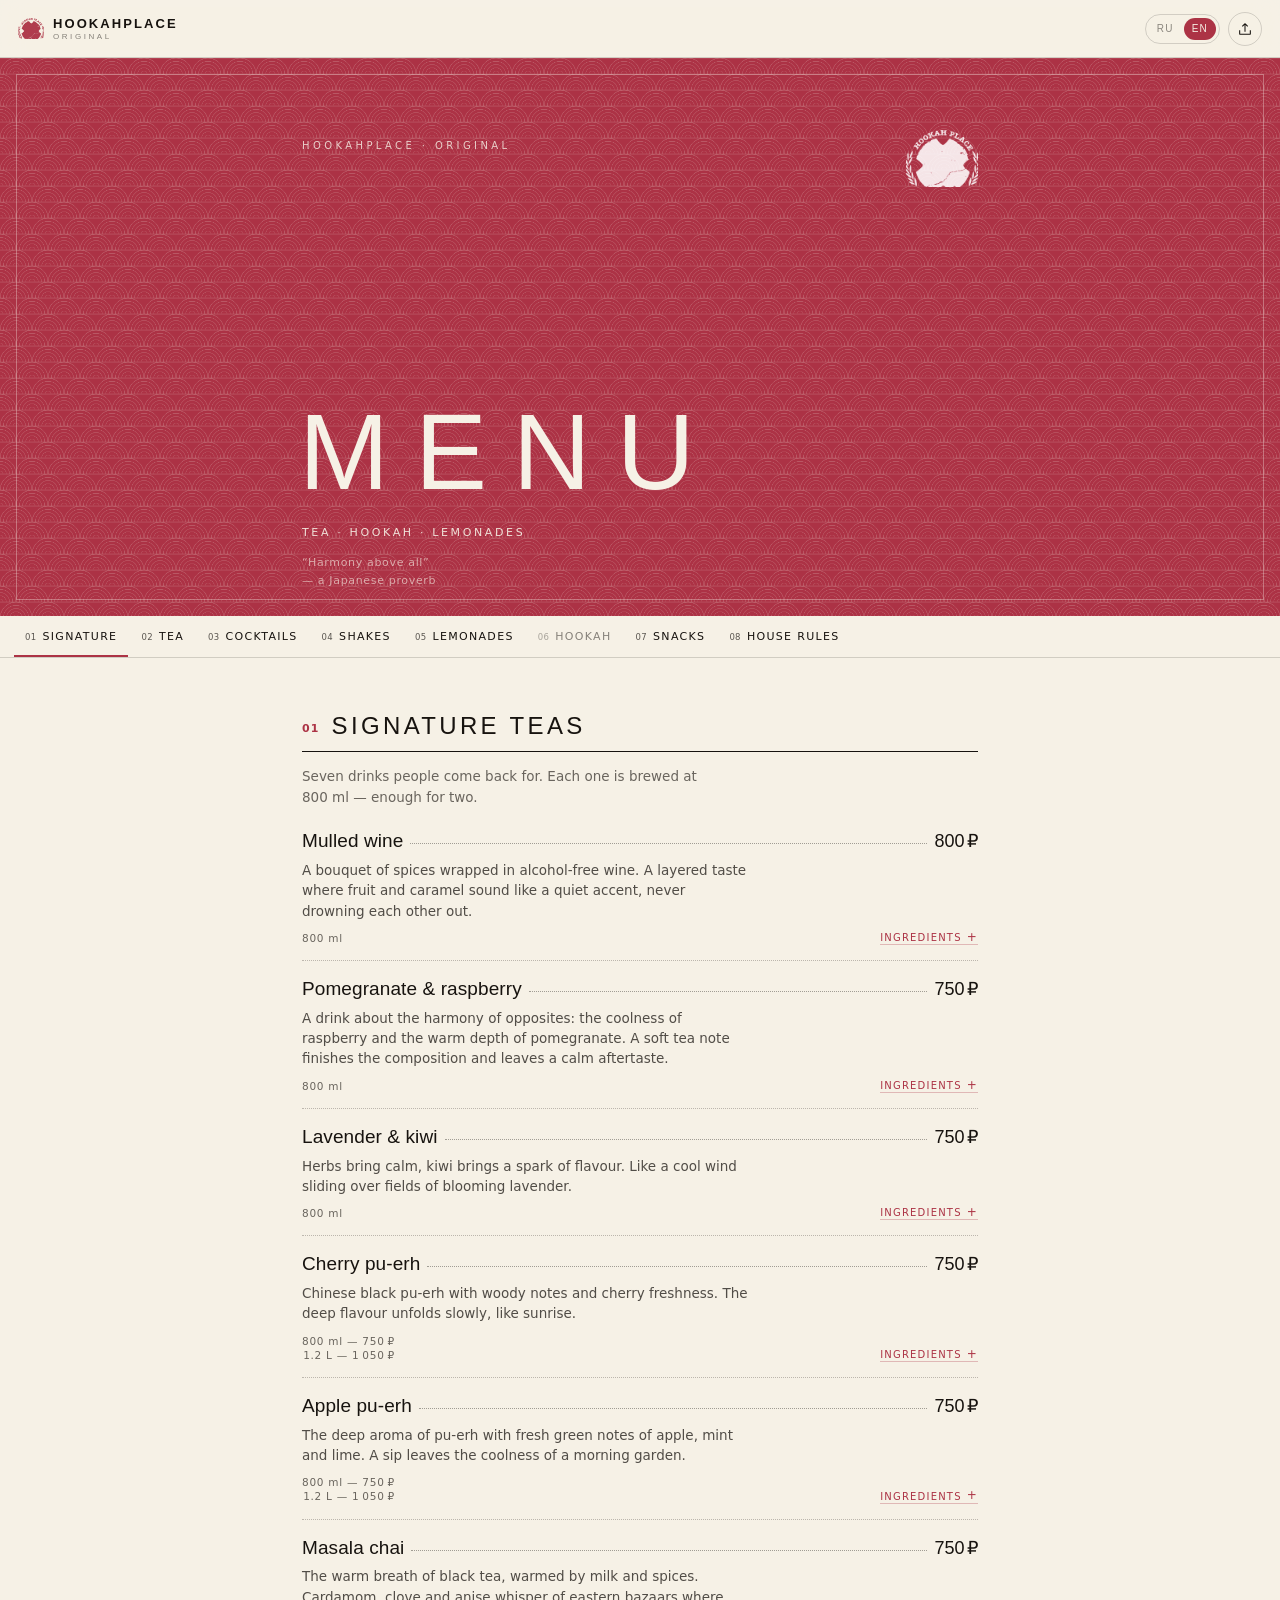
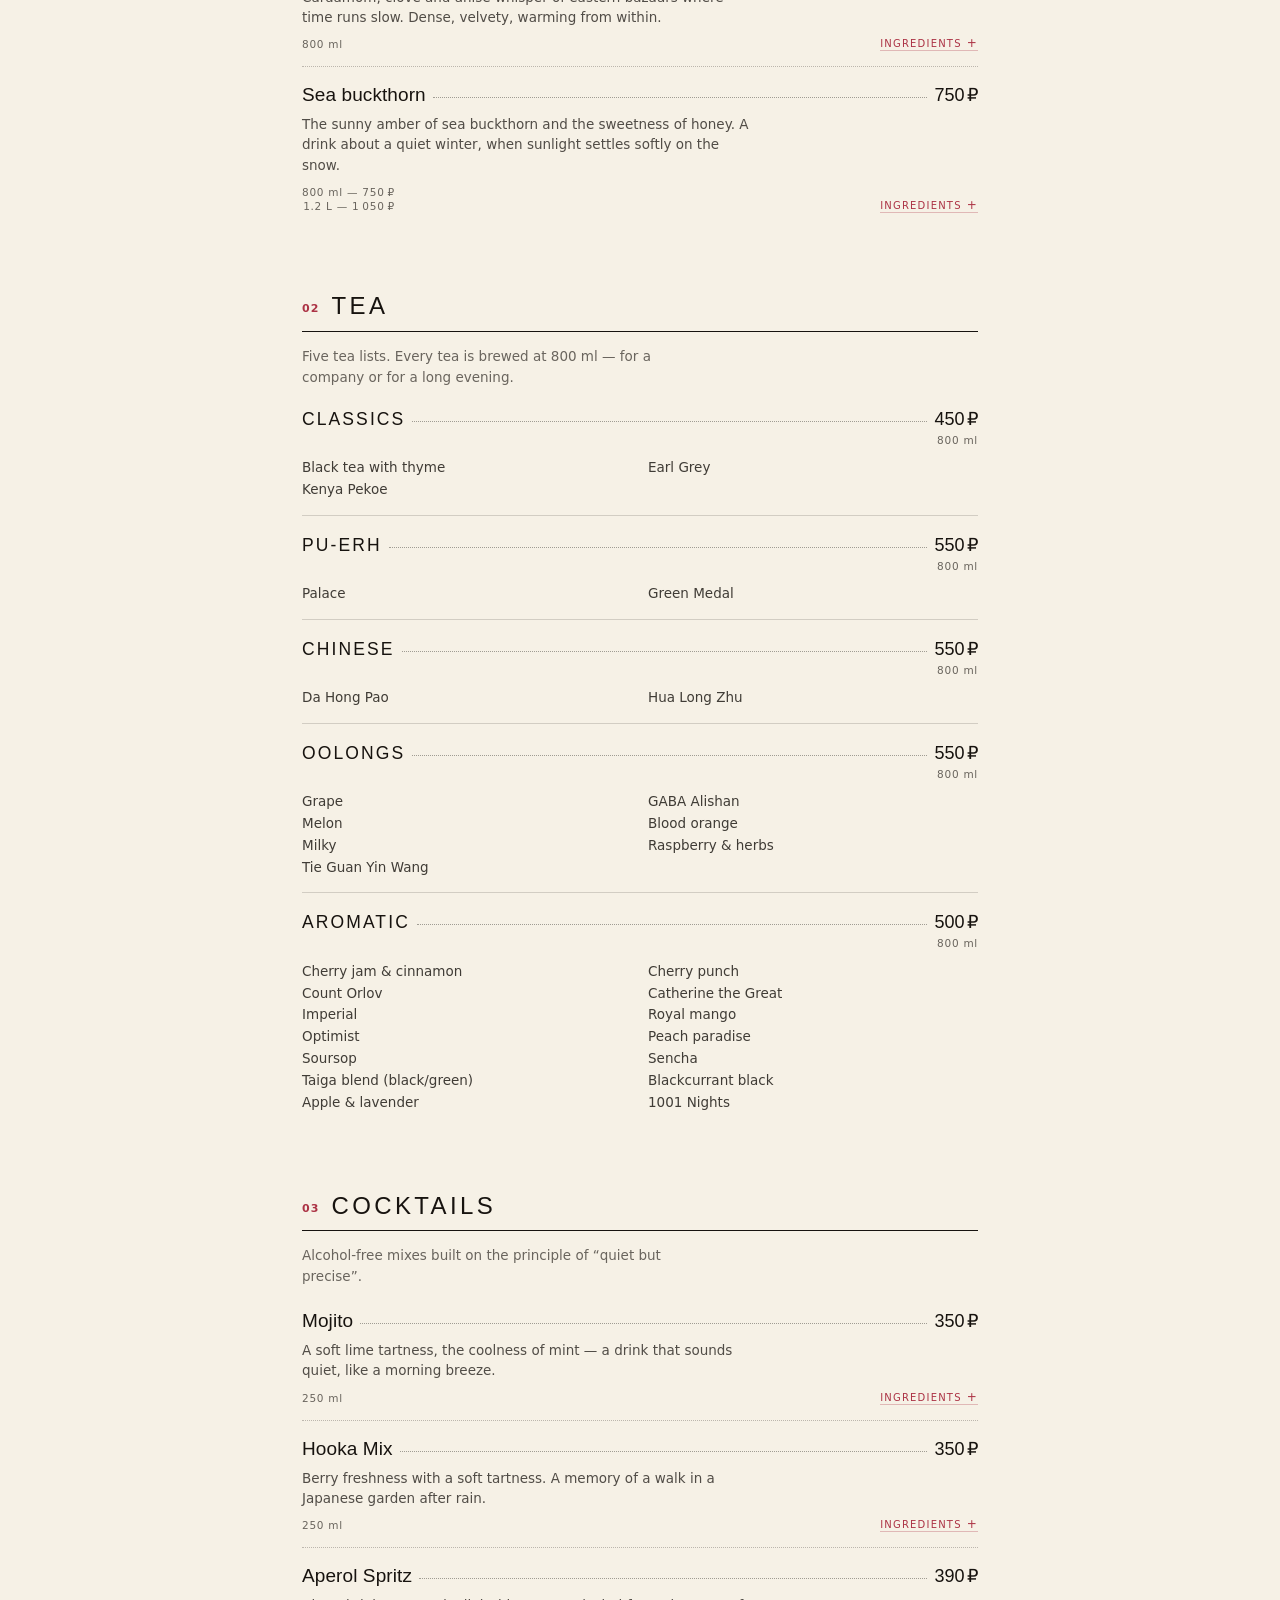
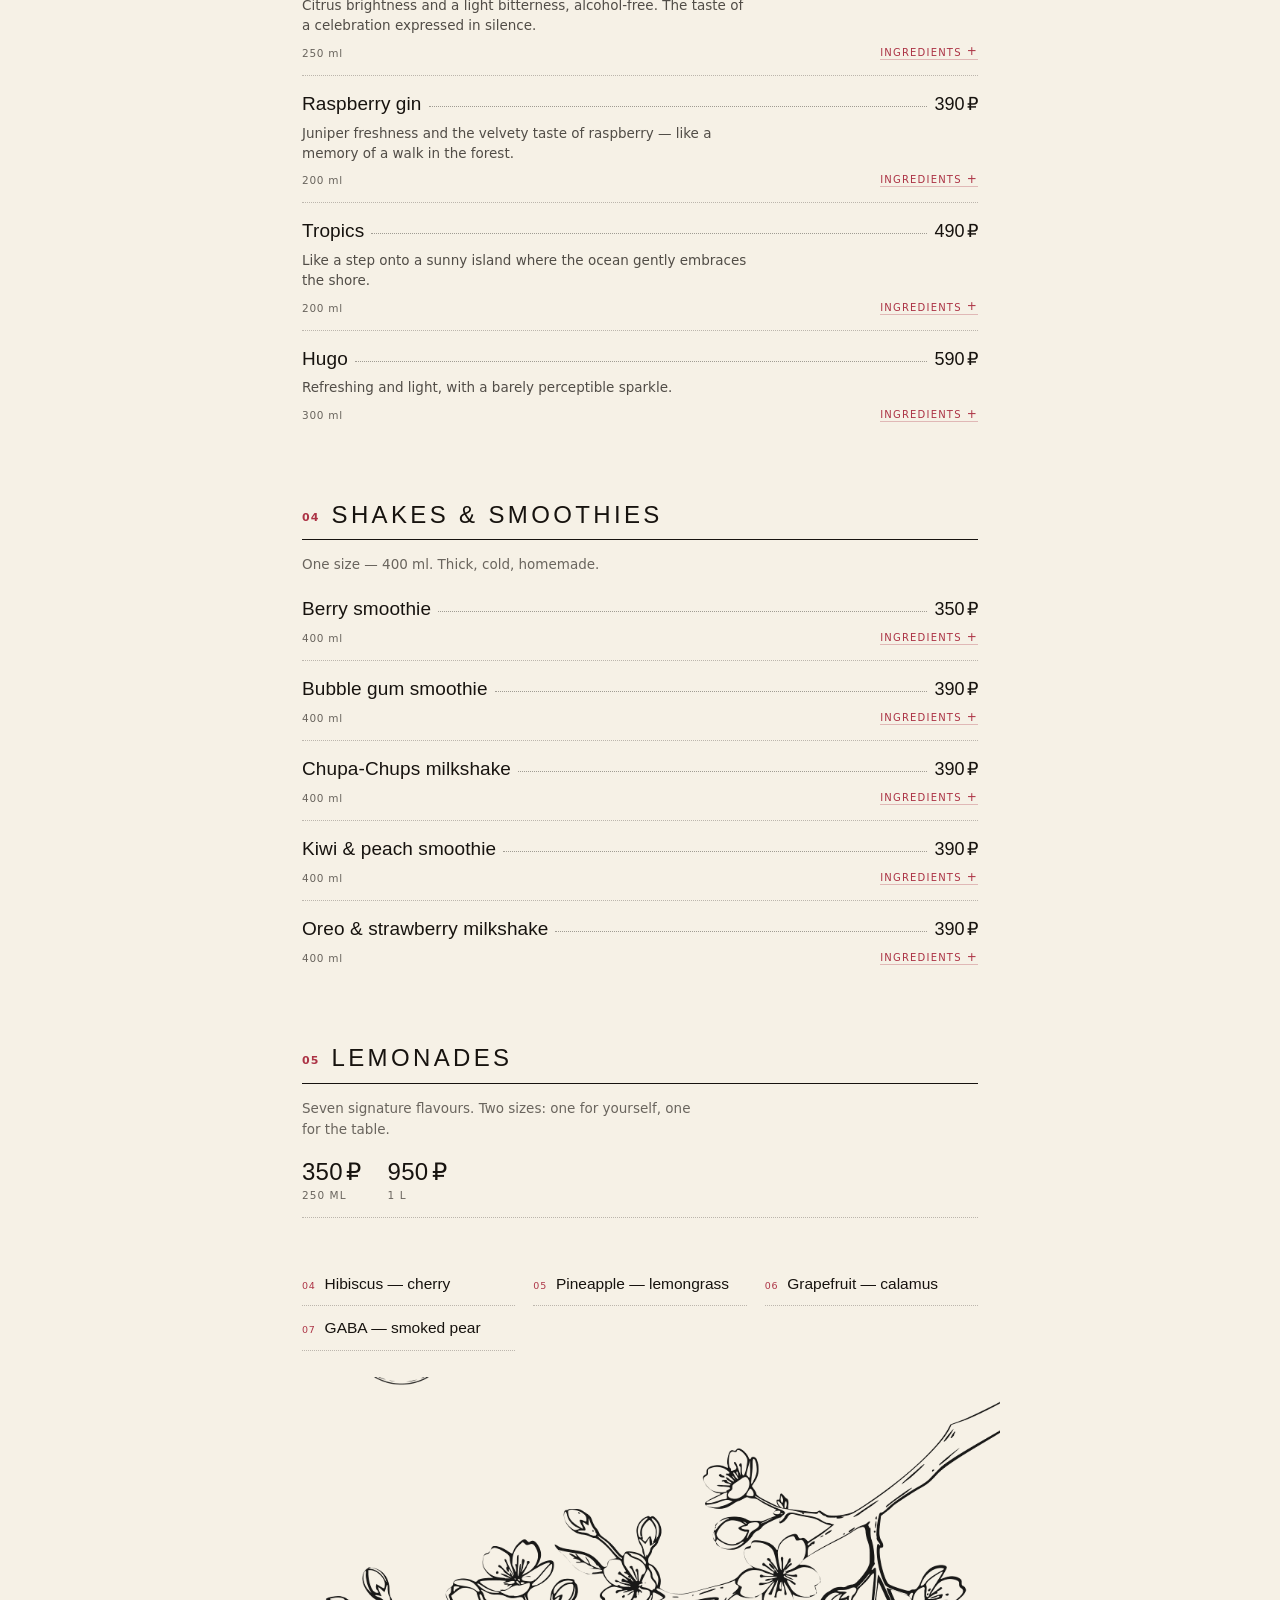
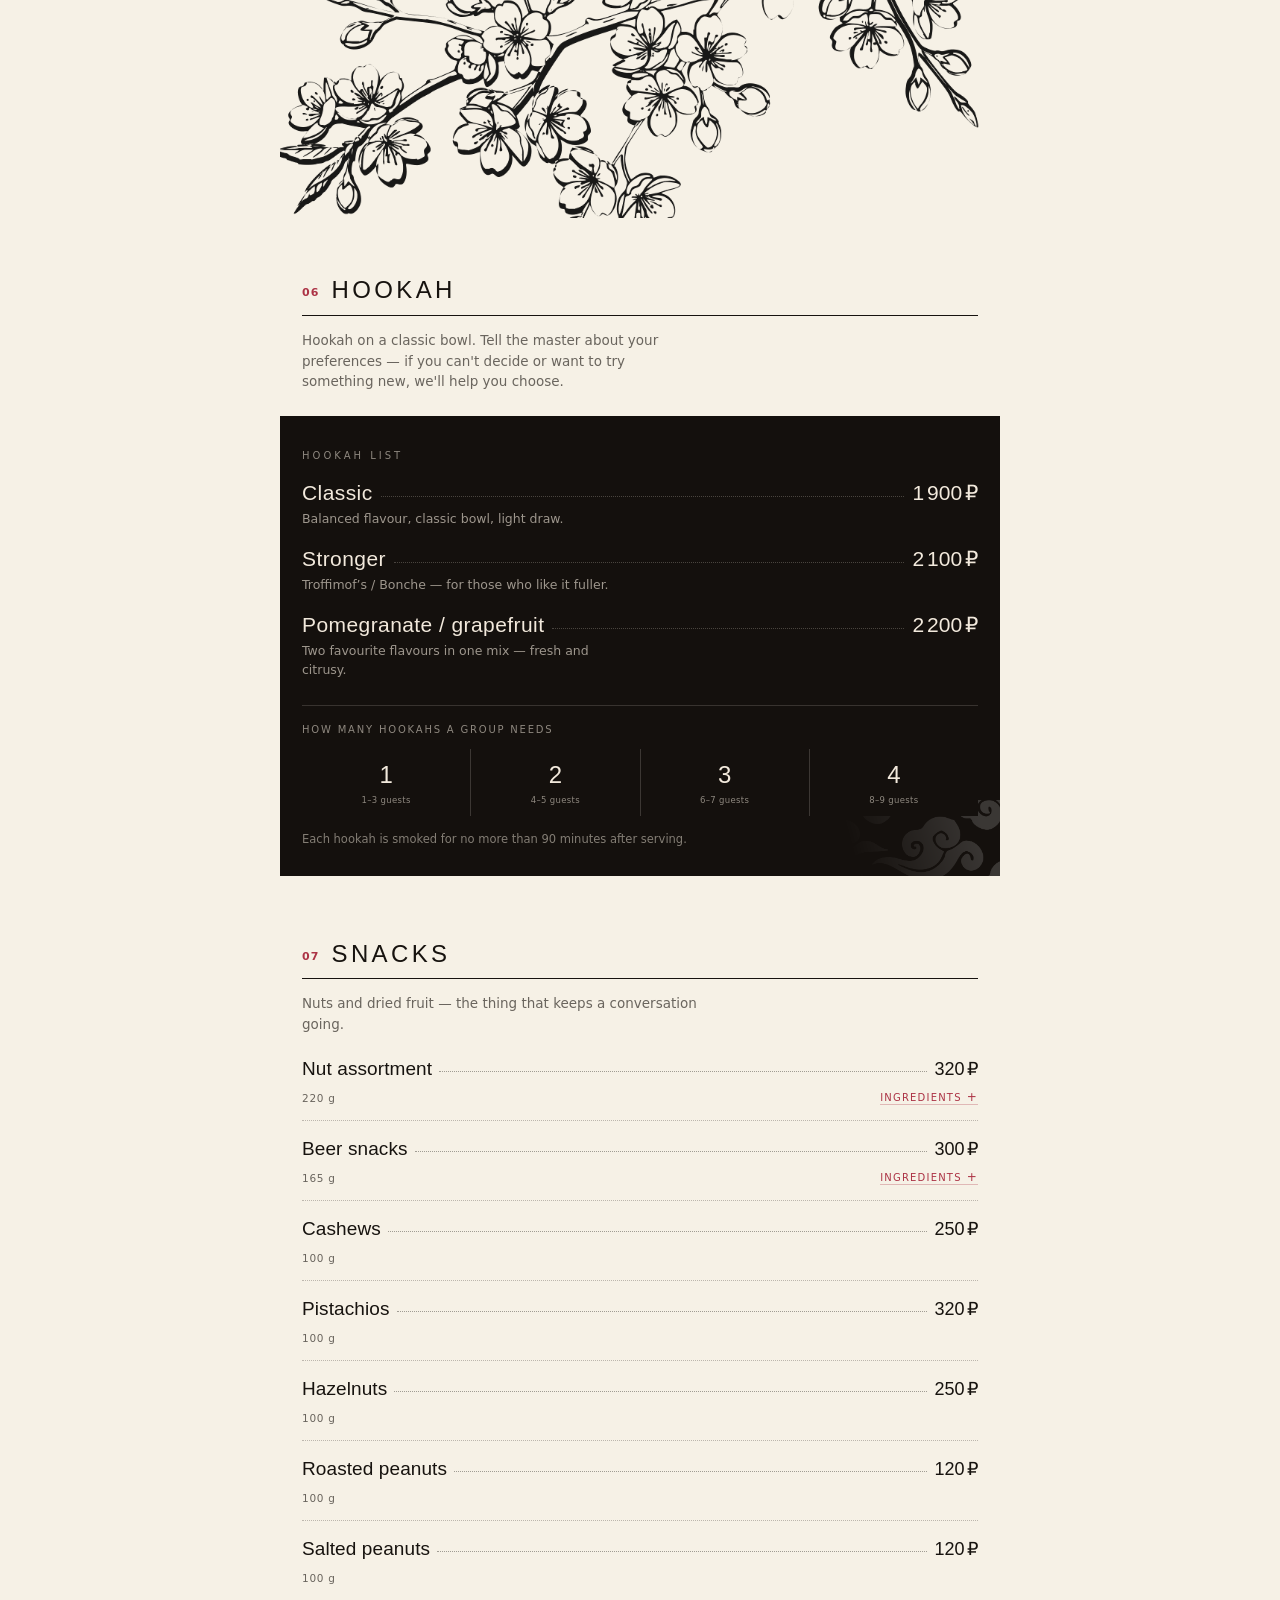
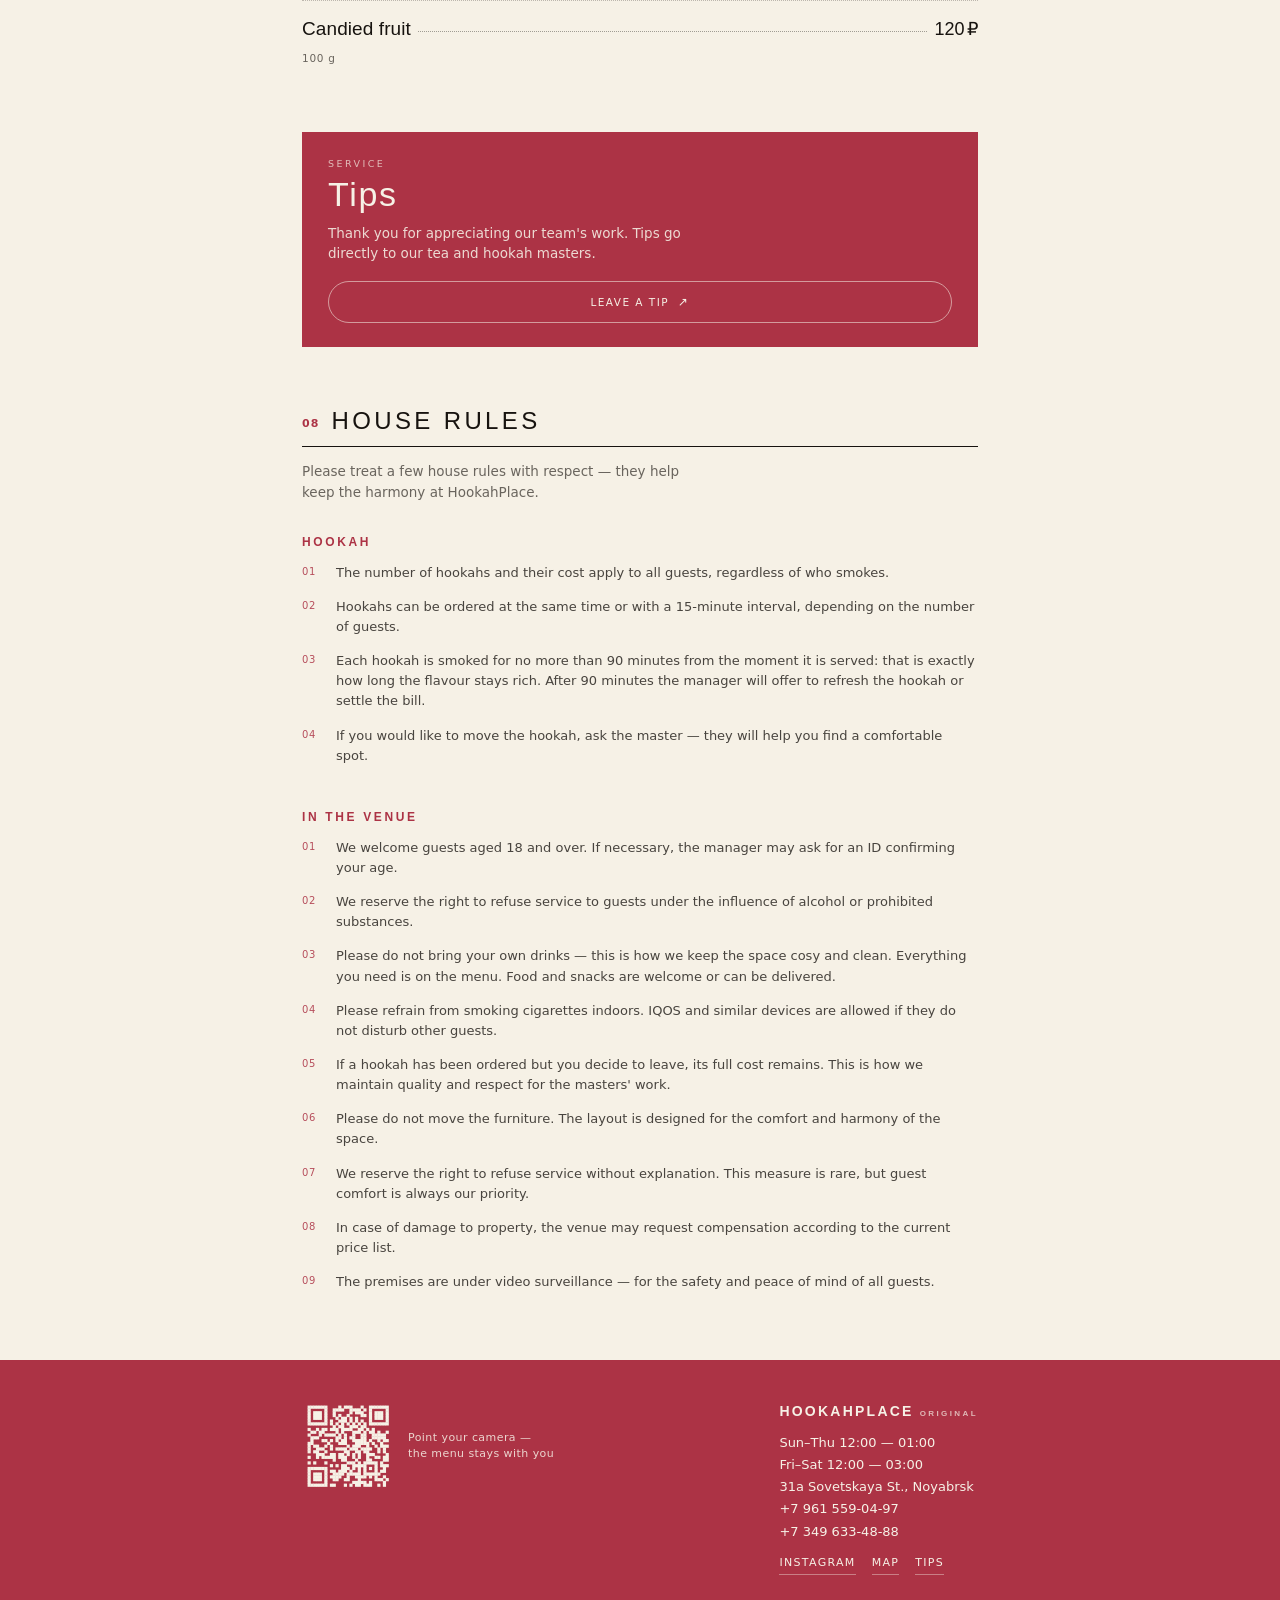
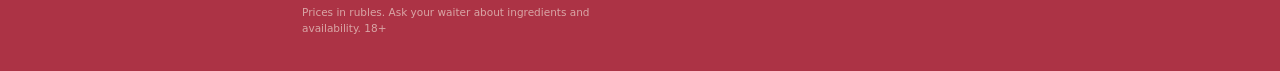
==== commit 649fc50c: "Add files via upload" ====
--- a/index.html
+++ b/index.html
@@ -49,6 +49,17 @@
 
   <div id="menu"></div>
 
+  <section class="tips" id="tips">
+    <div class="wrap">
+      <div class="tips__card">
+        <p class="tips__label" id="tips-label">Сервис</p>
+        <h2 class="tips__title" id="tips-title">Чаевые</h2>
+        <p class="tips__text" id="tips-text">Спасибо, что цените труд нашей команды.</p>
+        <a class="tips__btn" id="tips-btn" href="#" target="_blank" rel="noopener">Оставить чаевые <span aria-hidden="true">↗</span></a>
+      </div>
+    </div>
+  </section>
+
   <section class="sec rules" id="rules">
     <div class="wrap">
       <div class="sec-head">
@@ -81,6 +92,7 @@
         <p class="foot__links">
           <a id="f-inst" target="_blank" rel="noopener">Instagram</a>
           <a id="f-map" target="_blank" rel="noopener">На карте</a>
+          <a id="f-tips" target="_blank" rel="noopener">Чаевые</a>
         </p>
       </div>
     </div>
@@ -263,6 +275,19 @@
     $('f-map').href = V.mapUrl;
     $('f-map').textContent = U.map;
 
+    /* чаевые */
+    const T = M.tips;
+    if (T) {
+      $('tips-label').textContent = T.label;
+      $('tips-title').textContent = T.title;
+      $('tips-text').textContent = T.text;
+      const btn = $('tips-btn');
+      btn.href = T.url;
+      btn.innerHTML = `${esc(T.cta)} <span aria-hidden="true">↗</span>`;
+      const ft = $('f-tips');
+      if (ft) { ft.href = T.url; ft.textContent = T.title; }
+    }
+
     UI.scrollSpy([...document.querySelectorAll('section.sec[id]')], links);
     UI.reveal();
     resetNav();
--- a/assets/css/a.css
+++ b/assets/css/a.css
@@ -300,3 +300,38 @@
   .lem { grid-template-columns: repeat(3, 1fr); }
   .cover__title { font-size: 108px; }
 }
+
+/* ---------- Чаевые ---------- */
+.tips { padding: 42px 0 6px; scroll-margin-top: 120px; }
+.tips__card {
+  background: var(--wine); color: var(--cream);
+  padding: 22px 20px 20px;
+}
+.tips__label {
+  font-size: 9.5px; letter-spacing: .26em; text-transform: uppercase;
+  opacity: .72; margin-bottom: 8px;
+}
+.tips__title {
+  font-family: 'Jost', sans-serif; font-size: 30px; font-weight: 500;
+  letter-spacing: .05em; line-height: 1; margin-bottom: 12px;
+}
+.tips__text {
+  font-size: 13.5px; line-height: 1.5; opacity: .88;
+  max-width: 44ch; margin-bottom: 18px;
+}
+.tips__btn {
+  display: flex; align-items: center; justify-content: center; gap: 9px;
+  width: 100%; white-space: nowrap;
+  font-size: 10.5px; letter-spacing: .14em; text-transform: uppercase;
+  padding: 13px 16px; border: 1px solid rgba(246, 241, 230, .55);
+  border-radius: 99px; transition: background .2s;
+  -webkit-tap-highlight-color: transparent;
+}
+.tips__btn:active { background: rgba(246, 241, 230, .14); }
+.tips__btn span { font-size: 12px; }
+
+@media (min-width: 560px) {
+  .tips__btn { width: auto; align-self: flex-start; padding: 13px 30px; }
+  .tips__card { padding: 26px 26px 24px; }
+  .tips__title { font-size: 34px; }
+}
